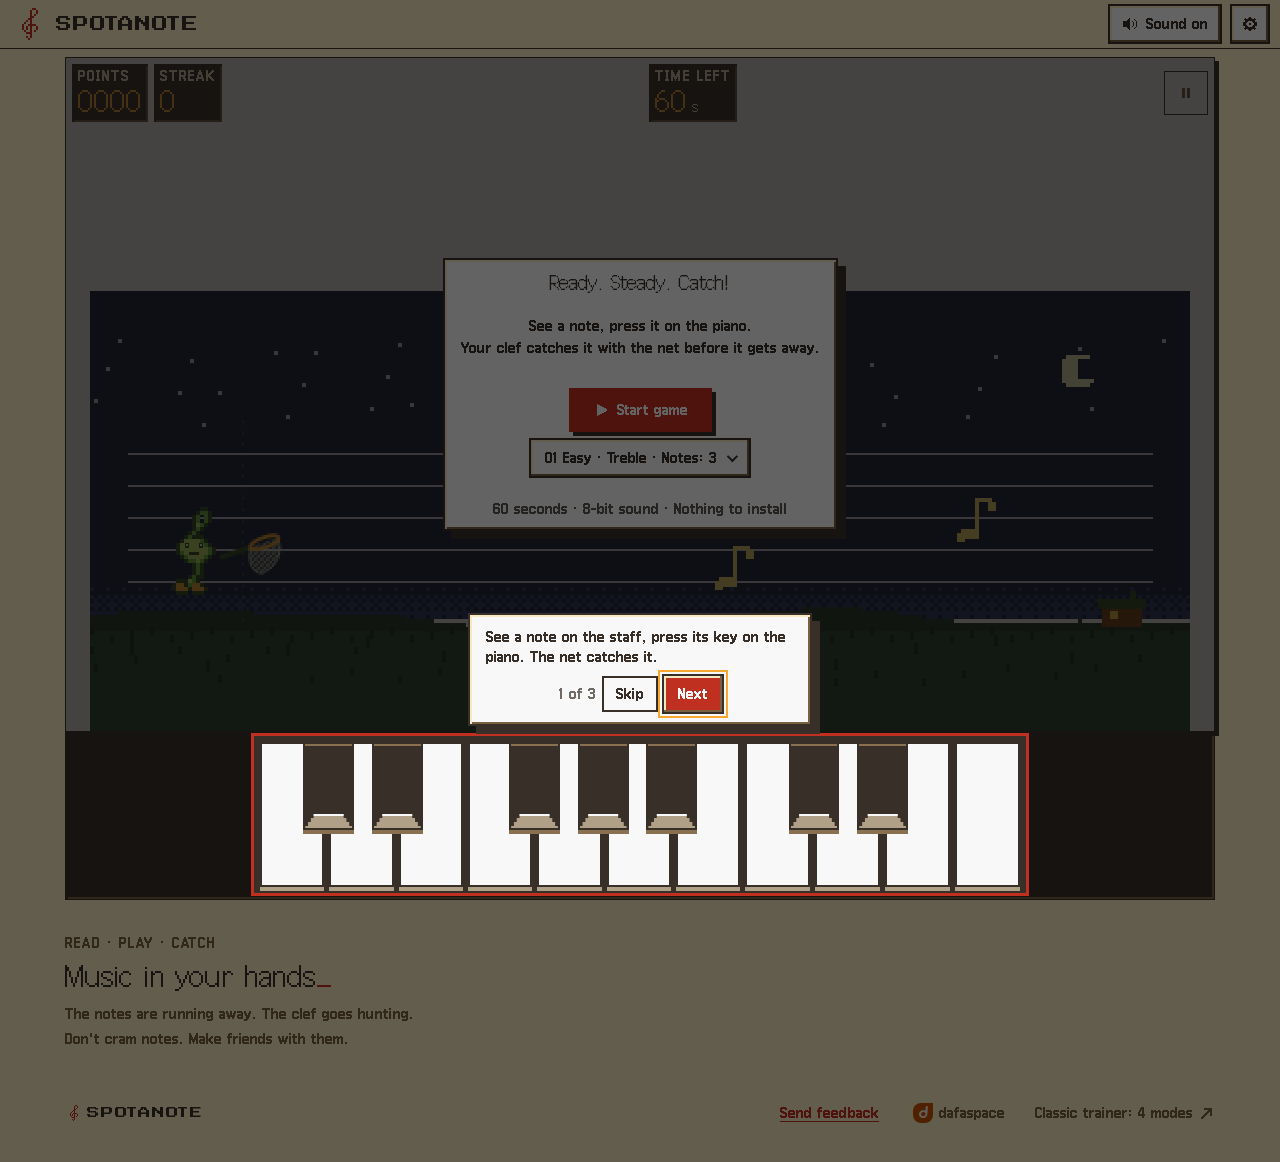
==== index.html @ 2ed9270b "Spotanote 0.1.0 from 991cf60" ====
<!doctype html><html lang="en"><head><meta charset="utf-8"><meta name="viewport" content="width=device-width,initial-scale=1"><meta name="theme-color" content="#101c1b"><title>Spotanote - a pixel music hunt</title><meta name="description" content="Spotanote is a free 8-bit note reading game: a pixel clef with a butterfly net catches notes as they fly across the staff. Treble and bass clef, piano, MIDI keyboard, 13 languages. Nothing to install."><meta property="og:title" content="Spotanote - a pixel music hunt"><meta property="og:description" content="Spotanote is a free 8-bit note reading game: a pixel clef with a butterfly net catches notes as they fly across the staff. Treble and bass clef, piano, MIDI keyboard, 13 languages. Nothing to install."><meta property="og:url" content="https://spotanote.com/"><meta property="og:type" content="website"><link rel="canonical" href="https://spotanote.com/"><link rel="icon" href="favicon-32.png?v=ea6790b288" sizes="32x32" type="image/png"><link rel="icon" href="icon-192.png?v=2d5dbc2748" sizes="192x192" type="image/png"><link rel="apple-touch-icon" href="apple-touch-icon.png?v=61e0ef1d09"><meta property="og:image" content="https://spotanote.com/icon-512.png"><link rel="stylesheet" href="catcher.css?v=437245ff2b"></head><body><header><a class="brand" href="./" dir="ltr" aria-label="Spotanote"><i data-ic="clef"></i> <span class="logo-word">SPOTANOTE</span></a><nav><button id="statsBtn" class="px" data-i18n="nav_stats">Statistics</button><a class="px" href="trainer.html"><span data-i18n="nav_trainer">Trainer</span><i data-ic="out"></i></a><button id="sound" class="px" aria-pressed="true"><i id="soundIc" data-ic="sound"></i><span id="soundLabel">Sound on</span></button><button id="optionsBtn" class="px icon-only" data-i18n-aria="options" aria-label="Options" aria-haspopup="dialog"><i data-ic="gear"></i></button></nav></header><main>
<section class="arcade" data-i18n-aria="aria_field" aria-label="Game field"><div class="hud"><div class="well-cell"><small data-i18n="hud_points">POINTS</small><b id="score">0000</b><em id="mult" data-tier="1">×1</em></div><div class="well-cell"><small data-i18n="hud_streak">STREAK</small><b id="combo">0</b></div><div class="well-cell time"><small data-i18n="hud_left">TIME LEFT</small><b id="time">60<span>s</span></b></div><button id="pause" class="px icon-only" disabled data-i18n-aria="aria_pause" aria-label="Pause"><i data-ic="pause"></i></button></div>
<div class="stage"><canvas id="field" dir="ltr" width="1100" height="360" data-i18n-aria="aria_canvas" aria-label="Notes move right to left across the staff. Use the piano keys below the field."></canvas><div id="overlay"><div class="dlg"><h2 id="overlayTitle">Ready. Steady. Catch!</h2><div id="resultCells" class="res-cells" hidden></div><p id="overlayText">See a note, press it on the piano.</p><button id="start" class="px primary"><i data-ic="play"></i><span id="startLabel">Start game</span></button><button id="nextBtn" class="px" hidden><span id="nextLabel">Next</span><i data-ic="play"></i></button><button id="modeBtn" class="px mode" aria-haspopup="dialog"><span id="modeSummary">01 Easy · Treble · 3</span><span class="chev" aria-hidden="true"></span></button><button id="overStats" class="px" hidden data-i18n="nav_stats">Statistics</button><button id="restartBtn" class="px" hidden data-i18n="new_round">New round</button><button id="pauseOptions" class="px" hidden data-i18n="options">Options</button><a class="feedback px quiet" id="feedbackRound" href="mailto:hello@dafaspace.com" hidden data-i18n="feedback_round">Send feedback on this round</a><small id="overlayHint">60 seconds · 8-bit sound · Nothing to install</small></div></div><span class="scene-message" id="message" aria-live="polite" data-i18n="msg_first">Your first catch is close</span></div>
<div class="field-footer"><span><span id="levelDesc">C4 G4 C5</span></span></div></section>
<section class="instrument"><div class="instrument-top"><span class="legend"><span class="keyboard-tip" id="keyTip"></span></span></div><div id="piano" dir="ltr" data-i18n-aria="aria_piano" aria-label="Piano keyboard"></div></section>

<section class="about"><p class="eyebrow" data-i18n="eyebrow">READ · PLAY · CATCH</p><h1><span data-i18n="h1">Music in your hands</span><span class="cursor">_</span></h1><p data-i18n="lead">The notes are running away. The clef goes hunting.</p><p data-i18n="footer_tag">Don't cram notes. Make friends with them.</p></section>
<footer><span dir="ltr"><i data-ic="clef"></i> <span class="logo-word">SPOTANOTE</span></span><a class="feedback" href="mailto:hello@dafaspace.com" data-i18n="feedback">Send feedback</a><a class="maker" href="https://dafaspace.com" rel="noopener"><img src="dafaspace-mark.svg?v=88e38597bd" width="20" height="20" alt=""><span>dafaspace</span></a><a href="trainer.html"><span data-i18n="footer_trainer">Classic trainer: 4 modes</span><i data-ic="out"></i></a></footer>
<div id="options" class="sheet" hidden><div class="sheet-card" role="dialog" aria-modal="true" aria-labelledby="optionsTitle"><div class="sheet-head"><h2 id="optionsTitle" data-i18n="options">Options</h2><button id="closeOptions" class="px icon-only" data-i18n-aria="close" aria-label="Close"><i data-ic="close"></i></button></div><h3 class="sheet-cap" data-i18n="what_to_play">What to play</h3><div id="modePanel" class="mode-panel" role="group" data-i18n-aria="what_to_play" aria-label="What to play"><div class="level-select" role="group" data-i18n-aria="aria_level" aria-label="Difficulty"><button class="px active" data-level="0" data-i18n="lvl0">01 Easy</button><button class="px" data-level="1" data-i18n="lvl1">02 Medium</button><button class="px" data-level="2" data-i18n="lvl2">03 Hard</button></div><div class="level-select clef-select" role="group" data-i18n-aria="aria_clef" aria-label="Clef"><button class="px active" data-clef="treble" data-i18n="clef_treble">Treble</button><button class="px" data-clef="bass" data-i18n="clef_bass">Bass</button></div><div class="level-select stage-select" role="group" data-i18n-aria="stage_cap" aria-label="Notes"><span class="group-cap" data-i18n="stage_cap">Notes</span><button class="px" data-stage="0">3</button><button class="px" data-stage="1">5</button><button class="px" data-stage="2">8</button><button class="px" data-stage="3">11</button><button class="px" data-stage="4" data-i18n="stage_weak">Weak</button></div><label class="field-label"><span data-i18n="piece_label">Melody</span><select id="pieceSel"></select></label></div><p class="sheet-note" data-i18n="options_note">Changes apply at once.</p><div class="sheet-grid"><label class="field-label"><span data-i18n="lang_label">Language</span><select id="langSel"></select></label><label class="field-label"><span data-i18n="notes_label">Note names</span><select id="notesSel"></select></label><label class="field-label"><span data-i18n="theme_label">Theme</span><select id="themeSel"></select></label><label class="field-label"><span data-i18n="sound_style">Sound</span><select id="styleSel"></select></label><label class="field-label"><span data-i18n="drums">Drums</span><select id="drumsSel"></select></label><label class="field-label"><span class="vol-cap"><span data-i18n="drums_vol">Drums volume</span><b id="drumsVolVal" aria-hidden="true">5</b></span><input id="drumsVol" class="vol" type="range" min="0" max="10" step="1" value="5"></label></div><div class="sheet-row"><button id="namesBtn" class="switch" role="switch" aria-checked="false"><span class="sw" aria-hidden="true"></span><span data-i18n="notes_label">Note names</span></button><button id="lettersBtn" class="switch" role="switch" aria-checked="false"><span class="sw" aria-hidden="true"></span><span data-i18n="key_letters">Key letters</span></button><button id="vibeBtn" class="switch" role="switch" aria-checked="true" hidden><span class="sw" aria-hidden="true"></span><span data-i18n="vibration">Vibration</span></button><button id="answerBtn" class="switch" role="switch" aria-checked="true"><span class="sw" aria-hidden="true"></span><span data-i18n="answer_sound">Right note after a mistake</span></button><button id="accompBtn" class="switch" role="switch" aria-checked="true"><span class="sw" aria-hidden="true"></span><span data-i18n="accomp">Melody accompaniment</span></button></div><div class="sheet-row sheet-links"><button id="sheetStats" class="px" data-i18n="nav_stats">Statistics</button><button id="tourAgain" class="px" data-i18n="tour_again">Show tips again</button><a class="px" href="trainer.html"><span data-i18n="nav_trainer">Trainer</span><i data-ic="out"></i></a></div><button id="midiBtn" class="px" hidden data-i18n="midi_connect">Connect MIDI keyboard</button><div class="sheet-keys"><h3 data-i18n="keyboard">Keyboard</h3><span id="keysHelp">↑ ↓ - choose pitch · Space - swing · Esc - pause</span></div></div></div>
<div id="stats" class="sheet" hidden><div id="statsPanel" class="sheet-card" role="dialog" aria-modal="true" aria-labelledby="statsTitle"><div class="stats-head sheet-head"><div><p class="eyebrow" data-i18n="stats_eyebrow">YOUR MUSIC TRAIL</p><h2 id="statsTitle" data-i18n="stats_h">What landed in the net</h2></div><button id="closeStats" class="px"><span data-i18n="close">Close</span><i data-ic="close"></i></button></div><div id="totals"></div><div id="statRows"></div><p class="stat-note" data-i18n="stats_note">Note accuracy = caught / (caught + wrong presses + missed). A wrong press counts against the nearest flying note. Data is stored in this browser.</p><button id="resetStats" class="px" data-i18n="reset">Reset game statistics</button></div></div></main><script src="i18n.js?v=e2990761e8"></script><script src="themes.js?v=4bda4a9b35"></script><script src="icons.js?v=b9b70e81aa"></script><script src="sound.js?v=4ace753041"></script><script src="drums.js?v=2f48f5da6f"></script><script src="music.js?v=d1f9d01af2"></script><script src="press.js?v=cfa305d181"></script><script src="pxselect.js?v=b3a0856ee3"></script><script src="catcher.js?v=13ef5783a1"></script><script src="tour.js?v=94d412afa2"></script></body></html>
---- catcher.css ----
@import url('fonts/fonts.css?v=624dc63239');
:root{
  /* Spotanote's palette: the single source for every colour in the HTML interface (the canvas art keeps its own in catcher.js). Contrast on --bg measured by _Tastebook, 3 Nov 2026: text 14.5:1, muted 6.2:1, lime 14.1:1, orange 9.7:1. */
  --bg:#101c1b;--panel:#182725;--panel-2:#1c2b26;--well:#15221f;--raised:#2a3b30;--track:#2c4031;
  --line:#32423b;--line-strong:#43503b;
  --text:#e8edcf;--text-soft:#c2ccb2;--muted:#8d9e8d;
  --lime:#d2f478;--lime-hover:#e3ff9e;--lime-ink:#203019;--lime-shadow:#688443;--lime-deep:#7d9e4f;--orange:#f7b36b;
  --key-white:#e6e7d2;--key-white-edge:#a6b098;--key-ink:#38412f;--key-black:#17231e;--key-black-ink:#94a386;--key-black-edge:#09140e;--key-black-front:#34443a;--key-black-lip:#55695a;
  --veil:#102019b8;--well-ink:#c2ccb2;--well-val:#d2f478;--outline:#040908;--display:'Spotanote Start','Galmuri11','Noto Sans Georgian','Noto Sans Hebrew','Noto Sans Arabic',monospace;--well-deep:#0b1412;--well-shadow:#040908;--well-light:#26352e;--shadow:#0002;
}
/* House button rule (root CLAUDE.md, "Buttons"): height from padding, the letters centred rather than the line box. */
button{display:inline-flex;align-items:center;justify-content:center;font:inherit;line-height:1;padding:.6em 1.1em;box-sizing:border-box;-webkit-appearance:none;appearance:none;text-box:trim-both cap alphabetic;position:relative}
/* Tap floor: every control answers a 44x44 touch even when it is drawn smaller. Piano keys are left out: a black key widened this way would take taps meant for the white keys beside it. */
button:not(.key)::after,nav a::after{content:'';position:absolute;left:50%;top:50%;width:max(100%,44px);height:max(100%,44px);transform:translate(-50%,-50%)}
nav a{position:relative;display:inline-flex;align-items:center}
/* Icons: drawn at whole pixels (16 or 32) so the pixel grid stays sharp. */
i[data-ic]{display:inline-flex;flex:none;line-height:0}.ic{display:block;width:16px;height:16px}
button,nav a,footer a,footer>span,.field-footer>span>span{gap:.5em}.field-footer>span>span{display:inline-flex;align-items:center}footer a,footer>span{display:inline-flex;align-items:center}footer>span .ic{color:var(--lime)}
*{box-sizing:border-box}body{margin:0;background:var(--bg);color:var(--text);font-family:'Galmuri11','Noto Sans Georgian','Noto Sans Hebrew','Noto Sans Arabic',sans-serif;font-size:12px;font-synthesis:none;-webkit-font-smoothing:none}button{font:inherit;cursor:pointer;color:inherit}a{color:inherit;text-decoration:none}button:focus-visible,a:focus-visible{outline:3px solid var(--orange);outline-offset:4px}header{padding:23px 5%;border-bottom:1px solid var(--line);display:flex;justify-content:space-between;align-items:center}.brand{font-size:16px;font-weight:800;letter-spacing:1px;display:flex;align-items:center;gap:12px;font-family:var(--display);font-weight:400}.brand .ic{width:32px;height:32px;color:var(--lime)}.brand small{font-size:12px;font-weight:400;color:var(--muted);letter-spacing:1px;margin-inline-start:10px}nav{display:flex;align-items:center;gap:24px;font-size:12px}nav button{border:0;background:none}#sound{padding:9px 12px;border:1px solid var(--line);color:var(--lime)}main{max-width:1220px;margin:auto;padding:38px 35px 0}.intro{display:flex;align-items:center;justify-content:space-between;gap:20px;margin-bottom:28px}.eyebrow{font-size:12px;letter-spacing:2px;color:var(--lime);font-weight:600;margin:0 0 14px}h1{font-size:24px;margin:0;font-weight:600;font-family:var(--display);font-weight:400}h1>.cursor{color:var(--lime)}.prefs{display:flex;gap:10px;flex-wrap:wrap}.prefs label{display:flex;align-items:center;gap:6px;font-size:12px;color:var(--muted)}#midiBtn{min-height:44px;padding:0 12px;background:none;border:1px solid var(--line);color:var(--lime);font-size:12px}#midiBtn.on{border-color:var(--lime)}.prefs select{min-height:44px;background:var(--well);color:var(--text);border:1px solid var(--line);font:inherit;font-size:12px;padding:0 8px}.intro p:not(.eyebrow){font-size:12px;color:var(--muted);margin:12px 0 0}.level-select{display:flex;border:1px solid var(--line);padding:4px;background:var(--well)}.stage-select.muted button:not(.active),.stage-select.muted .group-cap{color:var(--muted);box-shadow:none}.group-cap{align-self:center;padding:0 8px 0 6px;font-size:12px;letter-spacing:1px;color:var(--muted);text-transform:uppercase}.controls{display:flex;flex-direction:column;align-items:flex-end;gap:8px}.level-select button{min-height:44px;min-width:44px;padding:0 13px;background:none;border:0;font-size:12px;color:var(--muted)}.level-select .active{background:var(--lime);color:var(--lime-ink)}.level-select button:disabled{cursor:default}.arcade{border:1px solid var(--line-strong);box-shadow:4px 4px 0 var(--outline)}.hud{display:flex;gap:45px;padding:19px 27px;background:var(--panel-2);border-bottom:1px solid var(--line-strong);align-items:center}.hud>div{min-width:80px}.hud small{display:block;font-size:12px;letter-spacing:1.5px;color:var(--muted);margin-bottom:9px}.hud b{font-family:var(--display);font-size:24px;font-weight:400;color:var(--lime)}.hud #combo{color:var(--orange)}.hud #accuracy{color:var(--text)}.hud .time{margin-inline-start:auto}.hud .time b{color:var(--text)}.time b span{font:12px 'Galmuri11','Noto Sans Georgian','Noto Sans Hebrew','Noto Sans Arabic',sans-serif;margin-inline-start:5px;color:var(--muted)}#pause{background:var(--raised);border:1px solid var(--line-strong);padding:11px 13px}#pause:disabled{color:var(--muted);box-shadow:none;cursor:default}.stage{position:relative;background:var(--well);overflow:hidden}canvas{display:block;width:100%;image-rendering:pixelated}#overlay{position:absolute;inset:0;display:flex;align-items:center;justify-content:center;flex-direction:column;text-align:center;background:var(--veil);z-index:2;padding:20px}.tag{font-size:12px;letter-spacing:2px;color:var(--orange);margin-bottom:20px}#overlay h2{font-size:16px;font-weight:500;margin:0 0 12px;font-family:var(--display);font-weight:400}#overlay p{white-space:pre-line;font-size:12px;color:var(--text-soft);line-height:1.8;margin:0 0 21px}#start{background:var(--lime);color:var(--lime-ink);border:0;padding:16px 28px;box-shadow:4px 4px 0 var(--lime-shadow);font-weight:600;font-size:12px}#start:hover{background:var(--lime-hover)}#overlayHint{color:var(--muted);font-size:12px;margin-top:18px}.scene-label,.scene-message{position:absolute;bottom:18px;font-size:12px;letter-spacing:1px;color:var(--muted);pointer-events:none}.scene-label{left:22px}.scene-message{right:22px;color:var(--lime)}.field-footer{display:flex;justify-content:space-between;padding:13px 23px;background:var(--panel-2);font-size:12px;color:var(--muted)}.field-footer>span{display:flex;align-items:center;gap:8px}.field-footer i{width:5px;height:5px;background:var(--lime)}.instrument{padding:26px 26px 17px;background:var(--panel);border:1px solid var(--line);border-top:0}.instrument-top{display:flex;justify-content:space-between;align-items:center;margin-bottom:20px}.instrument .eyebrow{font-size:12px}h3{font-size:12px;font-weight:400;margin:9px 0 0;color:var(--text-soft)}.keyboard-tip{color:var(--muted);font-size:12px}#piano{height:145px;position:relative;display:flex;gap:5px;max-width:760px;margin:0 auto}.octave{position:relative;display:flex;gap:5px;min-width:0}.feedback{display:inline-flex;align-items:center;min-height:44px;padding:0 4px;color:var(--lime);text-decoration:underline;text-underline-offset:3px}#feedbackRound{margin-top:6px;font-size:12px}.key{touch-action:manipulation;border:0;position:relative;display:flex;flex-direction:column;align-items:center;justify-content:flex-end;padding:0 0 14px}.key.white{flex:1;background:var(--key-white);color:var(--key-ink);box-shadow:0 5px 0 var(--key-white-edge);border-radius:0 0 3px 3px}.key.white.pressed{background:var(--lime);transform:translateY(3px);box-shadow:0 2px 0 var(--lime-shadow)}.key.black{position:absolute;top:0;height:88px;width:5.45%;background:var(--key-black);color:var(--key-black-ink);z-index:1;border:1px solid var(--line-strong);box-shadow:0 4px 0 var(--key-black-edge)}.key.black.pressed{background:var(--lime-deep);transform:translateY(2px)}.key .note-name{font-size:12px;font-weight:600}.key .binding{font-size:12px;margin-top:7px;opacity:.5}.key.black .note-name{font-size:12px}.key.black .binding{font-size:12px}.below{display:flex;justify-content:space-between;gap:15px;margin-top:22px;color:var(--muted);font-size:12px;line-height:1.7}.below b{color:var(--lime);margin-inline-start:7px}footer{display:flex;align-items:center;gap:30px;padding:27px 0;color:var(--muted);font-size:12px}footer>span{font-size:12px;font-weight:600;letter-spacing:1px;color:var(--text)}footer a.feedback{margin-inline-start:auto}footer a.feedback+a{margin-inline-start:0}
/* The maker's mark (copied from _Tastebook/logo/assets/mark-leaf.svg): credits only, never in the game itself. */
.maker{min-height:44px;color:var(--muted)}.maker img{display:block}#statsPanel{margin-top:25px;border:1px solid var(--line);padding:25px;background:var(--panel)}.stats-head{display:flex;align-items:center;justify-content:space-between}.stats-head h2{font-size:16px;font-weight:500;font-family:var(--display);font-weight:400}#statsPanel button{border:1px solid var(--line);background:none;padding:10px 14px;font-size:12px}#totals{display:flex;gap:40px;padding:24px 0;font-size:12px;color:var(--muted)}#totals b{color:var(--lime);font-size:16px;margin-inline-end:8px;font-family:var(--display);font-weight:400}.stat-row{display:grid;grid-template-columns:110px 1fr 55px 170px;gap:20px;align-items:center;padding:14px 0;border-bottom:1px solid var(--line);font-size:12px}.bar{height:6px;background:var(--track)}.bar i{display:block;height:100%;background:var(--lime)}.stat-row small,.stat-note{color:var(--muted);font-size:12px;line-height:1.8}.stat-note{margin:22px 0}[hidden]{display:none!important}@media(max-width:800px){header{padding:14px 18px}.brand{font-size:16px;gap:7px}.brand small{display:none}nav{gap:10px;font-size:12px}#sound{padding:8px}main{padding:25px 14px 0}.intro{display:block}h1{font-size:16px}.level-select{display:inline-flex}.controls{align-items:flex-start;margin-top:22px}.hud{gap:12px;padding:14px}.hud>div{min-width:48px}.hud small{font-size:12px}.hud b{font-size:16px}.hud .time{margin-inline-start:auto}#overlay h2{font-size:16px}#overlay p{font-size:12px}.tag{font-size:12px}.scene-label{display:none}.scene-message{font-size:12px;bottom:12px}.field-footer{padding:12px;font-size:12px}.field-footer>span:last-child{display:none}.arcade,.instrument{margin-inline-start:-14px;margin-inline-end:-14px;border-inline-start:0;border-inline-end:0}.instrument{padding:16px 3px 15px}.instrument-top{display:none}#piano{height:132px;gap:2px}.octave{gap:2px}.key{padding-bottom:10px}.key.black{height:80px}.key .note-name{font-size:12px}.below{font-size:12px;display:block}.below>span{display:block;margin-top:8px}footer{gap:10px;flex-wrap:wrap;font-size:12px}footer p{display:none}.stat-row{grid-template-columns:65px 1fr 40px;gap:10px}.stat-row small{grid-column:1/-1}#totals{gap:15px;flex-wrap:wrap}#totals b{font-size:16px}#statsPanel{padding:18px}.stats-head h2{font-size:16px}}

@media(max-width:800px){.key .note-name{font-size:12px}.key.black .note-name{font-size:12px}.key .binding{font-size:12px}}
@media(hover:none) and (pointer:coarse){.key .binding,.below>span:first-child{display:none}}
/* Galmuri11 and Press Start 2P are wider than Golos was: let the header and the selects wrap instead of pushing the page sideways. */
header{flex-wrap:wrap;row-gap:12px}nav{flex-wrap:wrap;row-gap:4px}.prefs label{flex-wrap:wrap;max-width:100%}.prefs select{max-width:100%;min-width:0}#overlay h2,.stats-head h2,h1{line-height:1.5}
/* Press Start 2P has no Hebrew or Arabic, only its square Latin dots and marks: in right-to-left headings they land mid-line, so those headings use the script's own face. */
html[dir=rtl] h1,html[dir=rtl] #overlay h2,html[dir=rtl] .stats-head h2{font-family:'Noto Sans Hebrew','Noto Sans Arabic',sans-serif;font-weight:700}
/* A black key is about 30px wide on a phone: the sharp goes under the name so 12px pixel type still fits. */
.key.black .note-name{line-height:1.15;text-align:center}

/* Captions in pixel wells (Dafa, 10 Nov 2026): every small label sits in a recessed box, lit from the top left like the 8-bit panels, in the pixel font at its native 12px, without extra tracking that would break the pixel grid. Key names are keycaps raised inside the well. Measured contrast: --text-soft on --well-deep 11.2:1, keycap text on --raised 9.9:1. */
.keyboard-tip,.below>span,.field-footer>span,#overlayHint,.scene-label,.scene-message{display:inline-flex;align-items:center;flex-wrap:wrap;gap:6px 10px;padding:7px 10px;background:var(--well-deep);color:var(--well-ink);box-shadow:inset 2px 2px 0 var(--well-shadow),inset -2px -2px 0 var(--well-light);line-height:1.25;letter-spacing:0;font-size:12px}
.scene-label,.scene-message{bottom:12px}.scene-message{color:var(--lime)}
.hint{display:inline-flex;align-items:center;gap:6px;flex-wrap:wrap}.caps{display:inline-flex;gap:3px;flex-wrap:wrap;direction:ltr;unicode-bidi:isolate}
.kc{display:inline-flex;align-items:center;justify-content:center;min-width:20px;padding:4px 5px;background:var(--raised);color:var(--text);font-weight:400;box-shadow:inset 0 -2px 0 var(--well-shadow);line-height:1;text-box:trim-both cap alphabetic}
.instrument-top{gap:12px;flex-wrap:wrap}.keyboard-tip{max-width:100%}
.below{align-items:flex-start;flex-wrap:wrap}.below>span{max-width:100%}
.field-footer{gap:8px;flex-wrap:wrap;align-items:center}
.eyebrow,.tag,.hud small,.group-cap{letter-spacing:1px}.hud small{color:var(--text-soft)}
@media(hover:none) and (pointer:coarse){.keyboard-tip{display:none}}

/* A tiny piano key before each group (Dafa, 11 Nov): the picture says white or black faster than the word, which stays beside it. Drawn in the piano's own colours. */
.pk{display:inline-block;flex:none;width:10px;height:18px;background:var(--key-white);box-shadow:inset 0 -3px 0 var(--key-white-edge)}.pk.black{width:8px;height:14px;align-self:flex-start;margin-top:2px;background:var(--key-black);box-shadow:inset 0 0 0 1px var(--key-black-ink)}
.keyboard-tip .hint+.hint{margin-inline-start:10px}

/* Multiplier beside the points: its colour climbs with the tier, like the pop-ups. */
#mult{font:16px var(--display);font-style:normal;margin-inline-start:8px;color:var(--muted)}#mult[data-tier="2"]{color:var(--orange)}#mult[data-tier="3"]{color:var(--well-val)}#mult[data-tier="4"]{color:var(--well-val);animation:multglow .5s steps(2) infinite}@keyframes multglow{50%{color:var(--text)}}@media(prefers-reduced-motion:reduce){#mult{animation:none!important}}

/* Black keys get the front face a real key shows (Dafa, 11 Nov): the top surface, then a sloped front drawn as a trapezoid, narrow where it meets the top and full width at the bottom, with a light lip along its upper edge. Pressed, the front shrinks as the key goes down. The legend's little key draws the same shape. */
.key.black{box-shadow:0 4px 0 var(--key-black-edge)}
.key.black::after{content:'';position:absolute;left:0;right:0;bottom:0;height:14px;background:var(--key-black-front);clip-path:polygon(18% 0,82% 0,100% 100%,0 100%);box-shadow:inset 0 2px 0 var(--key-black-lip);pointer-events:none}
.key.black.pressed{box-shadow:0 1px 0 var(--key-black-edge)}.key.black.pressed::after{height:6px;background:var(--lime-shadow);box-shadow:inset 0 2px 0 var(--lime)}
.key.black .note-name,.key.black .binding{position:relative;z-index:1}.key.black{padding-bottom:18px}
.pk.black{position:relative;box-shadow:inset 0 0 0 1px var(--key-black-ink)}.pk.black::after{content:'';position:absolute;left:0;right:0;bottom:0;height:5px;background:var(--key-black-lip);clip-path:polygon(25% 0,75% 0,100% 100%,0 100%)}

/* The piano in true pixel style (Dafa, 11 Nov): square corners, a 2 px dark outline like the sprites, a 2 px light bevel on top, a two-step pixel edge at the bottom, and the black keys' trapezoid front cut in stair steps instead of a smooth diagonal. */
.key.white{border-radius:0;box-shadow:inset 0 0 0 2px var(--outline),inset 0 4px 0 var(--key-white),0 4px 0 var(--key-white-edge),0 6px 0 var(--outline)}
.key.white.pressed{box-shadow:inset 0 0 0 2px var(--outline),inset 0 4px 0 var(--lime-hover),0 2px 0 var(--lime-shadow)}
.key.black{border:0;box-shadow:inset 0 0 0 2px var(--outline),inset 0 4px 0 var(--key-black-edge),0 4px 0 var(--key-black-edge)}
.key.black.pressed{box-shadow:inset 0 0 0 2px var(--outline),inset 0 4px 0 var(--lime),0 1px 0 var(--key-black-edge)}
.key.black::after{left:2px;right:2px;bottom:2px;clip-path:polygon(18% 0,82% 0,82% 4px,88% 4px,88% 8px,94% 8px,94% 12px,100% 12px,100% 100%,0 100%,0 12px,6% 12px,6% 8px,12% 8px,12% 4px,18% 4px);box-shadow:inset 0 2px 0 var(--key-black-lip)}
.key.black.pressed::after{clip-path:none}
.pk{box-shadow:inset 0 0 0 1px var(--outline),inset 0 -3px 0 var(--key-white-edge)}
.pk.black::after{clip-path:polygon(25% 0,75% 0,75% 2px,100% 2px,100% 100%,0 100%,0 2px,25% 2px)}

/* Key letters: hidden on the piano unless the switch beside the legend is on. The switch is a pixel track with a knob, in a well like the captions. */
.key .binding{display:none}.letters-on .key .binding{display:block}
.legend{display:inline-flex;align-items:center;gap:10px;flex-wrap:wrap;justify-content:flex-end}
@media(hover:none) and (pointer:coarse){.keyboard-tip,#lettersBtn,.letters-on .key .binding{display:none}}

/* Note names off: the keys stay plain. Black-key names sit on one line with their sharp, centred, never wider than the key. */
.names-off .key .note-name{display:none}
.key.black .note-name{white-space:nowrap}
.key.black .note-name.vert{line-height:1}.key.black:has(.vert){padding-bottom:14px}

/* Switches in 8-bit style (Dafa, 11 Nov): a recessed track with a 2 px outline, a raised knob with a light top-left bevel and a dark bottom-right one: off is a dim knob on the left over a dark track, on slides it right over a lime track (the lamp dot was dropped, Dafa 11 Nov). The knob moves in one step, as an 8-bit switch would. */
.switch{gap:10px;background:none;border:0;color:var(--text-soft);padding:6px 4px}
.sw{position:relative;display:inline-block;flex:none;width:40px;height:20px;background:var(--well-deep);box-shadow:inset 0 0 0 2px var(--well-shadow),inset 2px 2px 0 2px var(--well-shadow),inset -2px -2px 0 2px var(--well-light)}
.sw::before{content:'';position:absolute;top:4px;left:4px;width:14px;height:12px;background:var(--muted);box-shadow:inset 2px 2px 0 var(--panel),inset -2px -2px 0 var(--outline)}
.switch[aria-checked="true"] .sw{background:var(--lime-deep)}
.switch[aria-checked="true"] .sw::before{left:22px;background:var(--lime);box-shadow:inset 2px 2px 0 var(--panel),inset -2px -2px 0 var(--lime-shadow)}
.switch:hover .sw::before{filter:brightness(1.1)}
/* On a phone the instrument header stays hidden, but the note-names switch is shown on its own row above the piano. */
@media(max-width:800px){.instrument-top{display:flex;justify-content:flex-end;margin-bottom:8px}.instrument-top>div{display:none}#mult{font-size:12px;margin-inline-start:4px}.hud>div{min-width:56px}}
/* The multiplier shows only from x2: at x1 it is noise, and on a phone "×1" beside a streak of 0 read as "×10". */
#mult[data-tier="1"]{display:none}
.switch{white-space:nowrap}

/* The round's notes on a tiny pixel staff beside their names. */
#levelDesc{display:inline-flex;align-items:center;gap:10px;flex-wrap:wrap}.mini-staff{display:block;flex:none;image-rendering:pixelated}

/* Hint: the note names under a pixel mosaic (4 px blocks in the field's greens) with the word Hint; tapped, the mosaic steps aside for four seconds. */
.hidden-names{position:relative;display:inline-flex;align-items:center}
.censor{position:absolute;inset:-4px -6px;padding:0 8px;border:0;color:var(--text);font-size:12px;background-color:var(--panel);background-image:repeating-conic-gradient(var(--muted) 0 25%,var(--well-deep) 0 50%);background-size:8px 8px;box-shadow:inset 0 0 0 2px var(--well-shadow);text-shadow:0 0 0 var(--outline),1px 1px 0 var(--well-shadow),-1px -1px 0 var(--well-shadow),1px -1px 0 var(--well-shadow),-1px 1px 0 var(--well-shadow)}
.hidden-names.shown .censor{visibility:hidden}
.hidden-names .names{min-width:60px}

/* Family rules from Tastebook (11 Nov 2026): no tap flash anywhere, including the field canvas; no text selection or iOS callout on a long press of a key or the field. Disabled controls go flat with muted ink instead of fading their content. The overlay has no blur and the field no soft shadow: a hard 4 px drop instead. */
html{-webkit-tap-highlight-color:transparent}
button,canvas{-webkit-user-select:none;user-select:none;-webkit-touch-callout:none}
/* Pressed state from Cinemail (root CLAUDE.md, "Taps"), set by web/press.js. Pixel buttons keep their 2 px press below, since a 0.95 scale would put their edges between pixels; piano keys light themselves. */
.is-pressed{transition:transform 90ms ease-out,filter 90ms ease-out}
button:not(.px):not(.key).is-pressed{transform:scale(.95)}
.pxsel-list li.is-pressed{filter:brightness(1.18)}
@media(prefers-reduced-motion:reduce){.is-pressed{transition:filter 90ms ease-out;transform:none!important}}
/* The chip is still loading when a key is tapped: the key shows a blinking pixel mark instead of a wrong sound (root CLAUDE.md, "Taps": wait, never a fallback). */
.key.wait::before{content:'';position:absolute;top:8px;left:50%;width:4px;height:4px;margin-left:-2px;background:currentColor;animation:wait .4s steps(2) infinite}
@keyframes wait{50%{opacity:0}}

/* The start, pause and results card sits on a dark veil taken from the theme's HUD colour, so its text uses the HUD ink in every theme. */
#overlay{color:var(--well-ink)}#overlay h2,#overlay p,#overlayTitle,#overlayText{color:var(--well-ink)}#overlay .tag{color:var(--orange)}
/* ===== Layout rebuild (design audit, 11 Nov 2026) ===== */
/* Raised controls, five states (Tastebook): normal raised with light top-left and dark bottom-right, hover only where a mouse exists, pressed inverts and moves one unit down-right (never a scale),
   keyboard focus is a 2 px ring on the grid, disabled is flat with muted ink. The class is-pressed is set on pointerdown because iOS fires :active unreliably. */
.px{position:relative;display:inline-flex;align-items:center;justify-content:center;gap:8px;min-height:36px;padding:10px 14px;border:0;background:var(--panel);color:var(--text);font:inherit;font-size:12px;cursor:pointer;
 box-shadow:0 0 0 2px var(--outline),inset -2px -2px 0 var(--muted),inset 2px 2px 0 var(--bg)}
@media(hover:hover){.px:hover:not(:disabled){filter:brightness(1.06)}}
.px:active:not(:disabled),.px.is-pressed:not(:disabled){transform:translate(2px,2px);box-shadow:0 0 0 2px var(--outline),inset 2px 2px 0 var(--muted),inset -2px -2px 0 var(--bg)}
.px:focus-visible{outline:2px solid var(--orange);outline-offset:4px}
.px:disabled{box-shadow:0 0 0 2px var(--muted);color:var(--muted);cursor:default;transform:none}
.px.primary,.px.active{background:var(--lime);color:var(--lime-ink)}
.px.active{box-shadow:0 0 0 2px var(--outline),inset 2px 2px 0 var(--outline)}
.px.icon-only{padding:10px;min-width:36px}
@media(prefers-reduced-motion:reduce){.px:active,.px.is-pressed{transform:none}}
/* Header: brand on the left; Statistics, Trainer, Sound and the gear as raised buttons. */
header nav{gap:12px}header nav .px{font-size:12px}#sound{border:0;color:var(--text)}
/* HUD: each value in a recessed well, LCD-like; accuracy lives in the results now. */
.hud{background:var(--panel);gap:10px;padding:12px}
.well-cell{background:var(--well-deep);color:var(--well-ink);box-shadow:inset 2px 2px 0 var(--well-shadow),inset -2px -2px 0 var(--well-light);padding:8px 12px;min-width:96px}
.well-cell small{color:var(--well-ink);margin-bottom:6px}.hud .well-cell b{color:var(--well-val)}.hud .time b span{color:var(--well-ink)}
.hud #combo{color:var(--orange)}
/* Start screen: Start, then the raised summary line that opens "what to play". */
#overlay{gap:10px}#overlay .px.primary{padding:14px 24px;font-weight:700}
.px.mode{gap:10px;font-size:12px}.chev{display:inline-block;width:8px;height:8px;border-right:2px solid currentColor;border-bottom:2px solid currentColor;transform:rotate(45deg) translateY(-2px)}
.px.mode[aria-expanded="true"] .chev{transform:rotate(225deg)}
.mode-panel{display:flex;flex-direction:column;align-items:center;gap:10px;padding:12px;background:var(--panel);box-shadow:0 0 0 2px var(--outline),inset 2px 2px 0 var(--muted)}
.mode-panel[hidden]{display:none}.mode-panel .level-select{display:flex;gap:8px;border:0;padding:0;background:none}
.mode-panel .level-select .px{min-height:36px;min-width:44px;padding:8px 12px;font-size:12px;color:var(--text)}.mode-panel .level-select .px.active{color:var(--lime-ink)}
.mode-panel .group-cap{color:var(--text)}
.field-label{display:flex;align-items:center;gap:8px;color:var(--text);font-size:12px}
.field-label select,#overlay select{min-height:36px;padding:0 8px;border:0;font:inherit;font-size:12px;background:var(--bg);color:var(--text);box-shadow:0 0 0 2px var(--outline),inset 2px 2px 0 var(--muted)}
#overlay .field-label{color:var(--well-ink)}#overlay .mode-panel .field-label{color:var(--text)}
/* Instrument: only the piano, and the key legend while key letters are on. */
.instrument-top{justify-content:flex-end;margin-bottom:10px}.legend{display:none}.letters-on .legend{display:inline-flex}
/* About: the heading and the words for search, under the game. */
.about{padding:28px 0 8px;max-width:640px}.about h1{margin:6px 0 10px}.about p{color:var(--muted);line-height:1.6;margin:6px 0}
/* Options: a bottom sheet on a phone, a centred panel on a wide screen; the backdrop closes it. */
.sheet{position:fixed;inset:0;z-index:20;display:flex;align-items:center;justify-content:center;background:var(--veil)}
.sheet[hidden]{display:none}
.sheet-card{width:min(520px,calc(100% - 32px));max-height:calc(100% - 32px);overflow:auto;background:var(--panel);color:var(--text);padding:18px;box-shadow:0 0 0 2px var(--outline),inset 2px 2px 0 var(--bg),inset -2px -2px 0 var(--muted),6px 6px 0 var(--outline)}
.sheet-head{display:flex;align-items:center;justify-content:space-between;gap:12px}.sheet-head h2{font:16px var(--display);margin:0}
.sheet-note{color:var(--muted);margin:8px 0 14px}
.sheet-grid{display:grid;grid-template-columns:1fr 1fr;gap:12px}.sheet-grid .field-label{flex-direction:column;align-items:stretch;gap:6px}
.sheet-row{display:flex;gap:16px;flex-wrap:wrap;margin:16px 0}.sheet .switch{color:var(--text)}
.sheet #midiBtn{margin-bottom:14px}.sheet-keys h3{font:12px var(--display);margin:0 0 8px;color:var(--text)}
.sheet-keys #keysHelp{display:inline-flex;align-items:center;flex-wrap:wrap;gap:6px 10px;padding:7px 10px;background:var(--well-deep);color:var(--well-ink);box-shadow:inset 2px 2px 0 var(--well-shadow),inset -2px -2px 0 var(--well-light)}
@media(max-width:800px){.sheet{align-items:flex-end}.sheet-card{width:100%;max-height:85%;box-shadow:0 0 0 2px var(--outline),inset 0 2px 0 var(--bg)}.sheet-grid{grid-template-columns:1fr}.well-cell{min-width:0;padding:6px 8px}header nav .px span{display:none}}

.sheet #midiBtn{color:var(--text);border:0;background:var(--panel)}
@media(max-width:800px){.field-footer>span:last-child{display:inline-flex}}
@media(hover:none) and (pointer:coarse){.sheet-keys{display:none}}

/* Start, pause and results in a solid 8-bit window (Dafa, 11 Nov: text floating over the field read badly): the HUD colour with a double frame like an NES dialog box,
   over a lighter veil so the field still shows around it. Results as stat cells; the small print stays inside the window. */
#overlay{background:var(--veil-light,rgba(0,0,0,.35))}
.dlg{display:flex;flex-direction:column;align-items:center;gap:12px;max-width:min(560px,calc(100% - 24px));padding:20px 22px;background:var(--panel);color:var(--text);
 box-shadow:0 0 0 2px var(--outline),inset 2px 2px 0 var(--bg),inset -2px -2px 0 var(--muted),8px 8px 0 2px var(--outline)}
.dlg h2,#overlayTitle{font:16px/1.5 var(--display);margin:0;color:inherit}
.dlg p,#overlayText{margin:0;line-height:1.7;color:inherit;font-size:12px}
/* Results use the very cell of the HUD wells, so a stat looks the same in play and after it (Tastebook). */
.res-cells{display:grid;grid-template-columns:repeat(4,minmax(0,1fr));gap:8px;width:100%}.res-cells[hidden]{display:none}
.res{background:var(--well-deep);color:var(--well-ink);padding:8px 6px;text-align:center;box-shadow:inset 2px 2px 0 var(--well-shadow),inset -2px -2px 0 var(--well-light)}
.res small{display:block;font-size:12px;margin-bottom:4px}.res b{font:16px var(--display);color:var(--well-val)}.res.hi{box-shadow:0 0 0 2px var(--well-val)}
.res-best{grid-column:1/-1;text-align:center;color:var(--lime);font:12px var(--display);margin:2px 0 0}
#overlayHint{background:none;box-shadow:none;padding:0;color:inherit;opacity:.8}
.px.quiet{background:none;color:inherit;box-shadow:0 0 0 2px currentColor;text-decoration:none;min-height:32px;padding:8px 12px}
#overlay .mode-panel .field-label,#overlay .field-label{color:inherit}
/* NES and 1-bit: the black text box with a white line one unit in from the edge (the Dragon Quest style window); cells get a white outline to stand off the black. */
[data-theme="nes"] .dlg,[data-theme="onebit"] .dlg{background:var(--well-deep);color:var(--well-ink);box-shadow:0 0 0 2px var(--well-deep),inset 0 0 0 4px var(--well-deep),inset 0 0 0 6px var(--well-ink),8px 8px 0 2px var(--outline)}
[data-theme="nes"] .res,[data-theme="onebit"] .res{box-shadow:0 0 0 2px var(--well-ink)}
@media(max-width:800px){.res-cells{grid-template-columns:repeat(2,minmax(0,1fr))}.dlg{padding:16px}}
/* The piano sits on a dark keybed, like a real instrument's case, so the white keys never blend into a light panel. */
.instrument{background:var(--well-deep);box-shadow:inset 2px 2px 0 var(--well-shadow),inset -2px -2px 0 var(--well-light)}
.instrument .legend .keyboard-tip{box-shadow:0 0 0 2px var(--well-ink)}
#overlay .dlg h2,#overlay .dlg p,#overlay .dlg #overlayTitle,#overlay .dlg #overlayText{color:inherit}

/* What to play opens without scrolling (Dafa, 11 Nov): while choosing, the window drops its intro lines and the panel packs into two rows (difficulty and clef, then note set and melody);
   the window may grow past the field instead of scrolling inside it. */
#overlay{overflow:visible;z-index:5}
.dlg.choosing #overlayText,.dlg.choosing #overlayHint{display:none}
.mode-panel{display:grid;grid-template-columns:auto auto;gap:10px 16px;align-items:center;justify-items:start;padding:10px 12px}
.mode-panel[hidden]{display:none}
.mode-panel .level-select{flex-wrap:nowrap}.mode-panel .level-select .px{min-height:32px;padding:6px 10px}
.mode-panel .stage-select{grid-column:1}.mode-panel .field-label{grid-column:2}
@media(max-width:800px){.mode-panel{grid-template-columns:1fr;justify-items:center}.mode-panel .stage-select,.mode-panel .field-label{grid-column:1}.mode-panel .level-select{flex-wrap:wrap;justify-content:center}}
.dlg{max-width:min(760px,calc(100% - 24px))}.dlg .mode-panel{max-width:100%}
/* On a phone the field is about 120 px tall: the start, pause and results window stands under the field instead of over it, so nothing is clipped. */
@media(max-width:800px){#overlay{position:static;background:var(--panel);padding:12px 0}#overlay[hidden]{display:none}.dlg{max-width:calc(100% - 24px)}.mode-panel .level-select{flex-wrap:wrap!important}.mode-panel{width:100%}}
@media(max-width:800px){.mode-panel .level-select{width:100%;justify-content:center;gap:6px}.mode-panel .level-select .px{padding:6px 8px;min-width:40px}.mode-panel .field-label{width:100%;flex-wrap:wrap}.mode-panel .field-label select{width:100%;min-width:0}#overlay:not([hidden])~.scene-message{display:none}}

/* Logo: Press Start 2P in every theme, never the theme's text face (Dafa, 11 Nov). GBC: all other text in Galmuri11 Bold, because Regular's 1 px strokes read too thin (Dafa, «а»). */
.brand,.brand .logo-word,footer .logo-word{font-family:'Spotanote Start',monospace;font-weight:400}.logo-word{display:inline-flex}
[data-theme="gbc"] body{font-weight:700}[data-theme="gbc"] .brand{font-weight:400}

/* Pixel menus (pxselect.js) replace the browser's drop-downs (Dafa, 11 Nov): a raised button with a stepped chevron opens a recessed list, one row per option, the current one marked by an inset lime bar and the pointed one inverted. Square, no blur, no shadow but the 4 px drop. */
.pxsel{display:inline-flex;position:relative;min-width:0;max-width:100%}.pxsel-native{display:none!important}
.pxsel-btn{justify-content:space-between;gap:12px;min-height:36px;min-width:140px;max-width:100%;padding:8px 10px 8px 12px;text-align:start}.pxsel-val{overflow:hidden;text-overflow:clip;white-space:nowrap;min-width:0}
.pxsel-btn .chev{flex:none;width:10px;height:6px;background:currentColor;clip-path:polygon(0 0,100% 0,100% 33%,80% 33%,80% 67%,60% 67%,60% 100%,40% 100%,40% 67%,20% 67%,20% 33%,0 33%)}.pxsel-btn.open .chev{transform:scaleY(-1)}
.pxsel-list{position:fixed;z-index:40;margin:0;padding:4px;list-style:none;overflow-y:auto;overscroll-behavior:contain;background:var(--bg);color:var(--text);font-family:inherit;font-size:12px;box-shadow:0 0 0 2px var(--outline),inset 2px 2px 0 var(--muted),4px 4px 0 var(--outline);outline:none;scrollbar-width:thin;scrollbar-color:var(--muted) var(--bg);-webkit-user-select:none;user-select:none}
.pxsel-list li{display:flex;align-items:center;min-height:36px;padding:6px 12px 6px 16px;cursor:pointer;white-space:nowrap;position:relative}
.pxsel-list li[aria-selected="true"]::before{content:"";position:absolute;inset-inline-start:4px;top:8px;bottom:8px;width:4px;background:var(--lime)}
.pxsel-list li.on{background:var(--text);color:var(--bg)}.pxsel-list li.on[aria-selected="true"]::before{background:var(--bg)}
.field-label .pxsel,.field-label .pxsel-btn{width:100%}
@media(max-width:800px){.pxsel-list li{min-height:44px}}
/* One screen, ?layout=1/2/3 (12 Nov 2026, see fitField in catcher.js): header, field and piano fill the screen and nothing more; the rest of the page lies below. */
.sheet-links{flex-wrap:wrap}
body[data-layout] header{padding:6px 12px;row-gap:4px}body[data-layout] #statsBtn,body[data-layout] header nav a.px{display:none}
body[data-layout] main{padding-top:8px}
body[data-layout] .stage{display:flex;align-items:flex-end;justify-content:center;background:var(--panel)}
body[data-layout] canvas{flex:none;max-width:none}
body[data-layout] .field-footer,body[data-layout] .instrument-top{display:none}
body[data-layout] .instrument{padding:10px 3px 12px}
body[data-layout] #piano{height:clamp(88px,22svh,145px)}
body[data-layout] #overlay,body[data-layout] #overlay:not([hidden]){position:absolute;inset:0;padding:8px;background:var(--veil-light,rgba(0,0,0,.35))}
body[data-layout] .dlg{max-height:100%;overflow:auto;gap:8px;padding:12px 16px}
body[data-layout] #overlay:not([hidden])~.scene-message{display:none}
/* 1 and 3: the numbers stand in the sky of the field */
body[data-layout="1"] .arcade,body[data-layout="3"] .arcade{position:relative}
body[data-layout="1"] .hud,body[data-layout="3"] .hud{position:absolute;top:0;left:0;right:0;z-index:3;background:none;border:0;padding:6px;gap:6px;pointer-events:none}
body[data-layout="1"] .hud .well-cell,body[data-layout="3"] .hud .well-cell{padding:4px 6px;min-width:0}
body[data-layout="1"] .hud small,body[data-layout="3"] .hud small{margin-bottom:2px}
body[data-layout] .hud #pause{pointer-events:auto;margin-inline-start:auto;min-width:44px;min-height:44px}
/* 2: a thin strip, one line per number */
body[data-layout="2"] .hud{padding:4px 8px;gap:8px}
body[data-layout="2"] .hud .well-cell{display:flex;align-items:baseline;gap:6px;padding:4px 8px;min-width:0}
body[data-layout="2"] .hud .well-cell small{margin:0}
/* 3: a phone on its side drops the header while a round runs; pause stays in the corner of the field */
@media(orientation:landscape) and (max-height:500px){body[data-layout="3"].playing header{display:none}body[data-layout="3"].playing main{padding-top:4px}}
/* A short screen (a phone on its side) gives every pixel it can to the field: tight header and keybed, and the start window keeps only its title, Start and the mode */
@media(max-height:500px){body[data-layout] header{padding:0 12px}body[data-layout] main{padding-top:0}body[data-layout] .instrument{padding:4px 3px 6px}body[data-layout] #overlayText,body[data-layout] #overlayHint{display:none}}
/* One Options menu (23 Nov 2026): what to play opens it, Statistics is a window over the game like it */
.sheet-cap{font:12px var(--display);margin:14px 0 8px;color:var(--text)}.sheet .mode-panel{margin-bottom:6px}.sheet .mode-panel .field-label{color:var(--text)}.sheet .mode-panel .px:disabled{opacity:.55;cursor:default}
#stats .sheet-card{width:min(720px,calc(100% - 32px));margin:0}#stats .stats-head h2{margin:0}
@media(max-width:800px){#stats .sheet-card{width:100%}}
.sheet .mode-panel{grid-template-columns:1fr;justify-items:start}.sheet .mode-panel .stage-select,.sheet .mode-panel .field-label{grid-column:1}.sheet .mode-panel .level-select{flex-wrap:wrap}.sheet .mode-panel .field-label{width:100%}.sheet .mode-panel .field-label select,.sheet .mode-panel .pxsel{width:100%;min-width:0}
/* A wrong press shows the right key: an orange frame and its name, even with names off (24 Nov 2026). */
.key.answer{box-shadow:inset 0 0 0 4px var(--orange),0 5px 0 var(--key-white-edge)}.key.black.answer{box-shadow:inset 0 0 0 3px var(--orange),0 4px 0 var(--key-black-edge)}.names-off .key.answer .note-name{display:revert}
/* Passing the personal best mid-round: the score turns orange and blinks three times on whole frames. */
.hud #score.best{color:var(--orange);animation:bestblink .3s steps(1,end) 3}@keyframes bestblink{50%{visibility:hidden}}@media(prefers-reduced-motion:reduce){.hud #score.best{animation:none}}
/* Drum volume (25 Nov 2026): a recessed track and a raised square thumb, like the rest of the sheet; 44 px tall to touch */
.vol-cap{display:flex;justify-content:space-between;gap:8px}.vol-cap b{font-weight:400;color:var(--lime)}
.vol{-webkit-appearance:none;appearance:none;width:100%;height:44px;margin:0;background:transparent;cursor:pointer;touch-action:manipulation}
.vol::-webkit-slider-runnable-track{height:12px;background:var(--bg);box-shadow:0 0 0 2px var(--outline),inset 2px 2px 0 var(--muted)}
.vol::-moz-range-track{height:12px;background:var(--bg);box-shadow:0 0 0 2px var(--outline),inset 2px 2px 0 var(--muted)}
.vol::-webkit-slider-thumb{-webkit-appearance:none;appearance:none;width:16px;height:26px;margin-top:-7px;border:0;border-radius:0;background:var(--lime);box-shadow:0 0 0 2px var(--outline),2px 2px 0 var(--lime-shadow)}
.vol::-moz-range-thumb{width:16px;height:26px;border:0;border-radius:0;background:var(--lime);box-shadow:0 0 0 2px var(--outline),2px 2px 0 var(--lime-shadow)}
.vol:focus-visible{outline:2px solid var(--orange);outline-offset:4px}

/* First-visit tips (tour.js): a lime ring around the real control, the page dimmed around it, a well-style card beside it. */
.tour{position:fixed;inset:0;z-index:50}
.tour-ring{position:fixed;box-shadow:0 0 0 3px var(--lime),0 0 0 9999px rgba(0,0,0,.6);pointer-events:none}
.tour .tour-card{position:fixed;max-width:none;max-height:none;padding:18px 18px 14px;text-align:start}
.tour-text{margin:0 0 14px;line-height:1.5;font-size:13px}
.tour-foot{display:flex;align-items:center;gap:8px}.tour-step{flex:1;opacity:.7}
.names-hint{flex-direction:row;position:fixed;left:50%;transform:translateX(-50%);z-index:40;display:flex;align-items:center;flex-wrap:wrap;justify-content:center;gap:8px;max-width:calc(100% - 32px);max-height:none;padding:12px 16px}
.names-hint[hidden],.tour[hidden]{display:none}
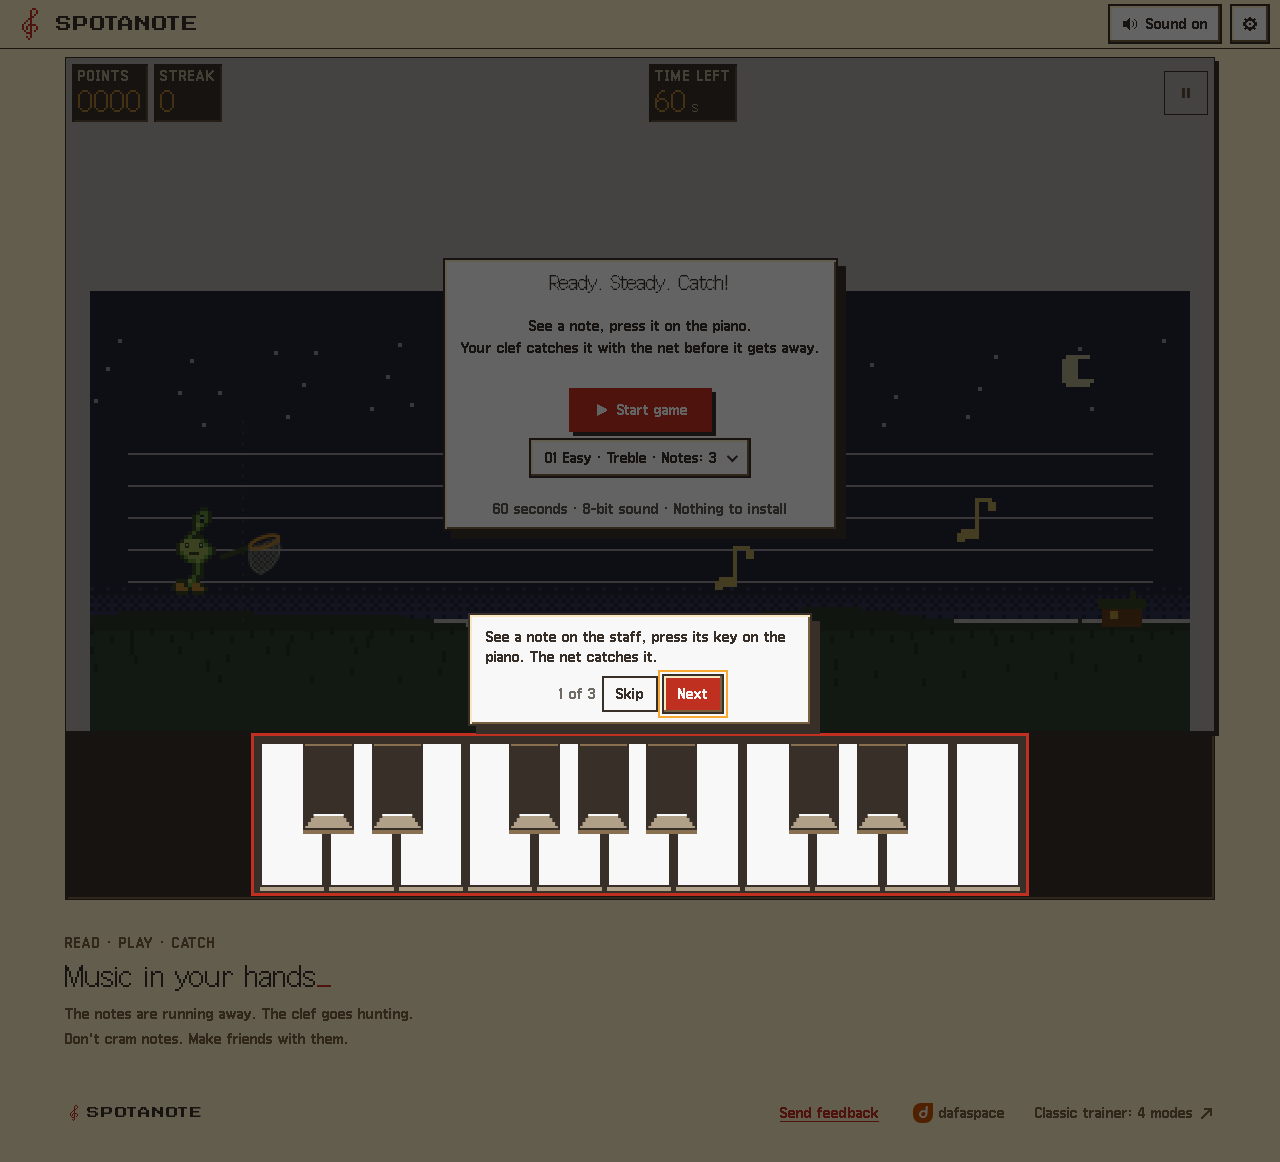
==== commit bfbdac22: "Spotanote 0.1.0 from 477057d" ====
--- a/index.html
+++ b/index.html
@@ -7,4 +7,4 @@
 <section class="about"><p class="eyebrow" data-i18n="eyebrow">READ · PLAY · CATCH</p><h1><span data-i18n="h1">Music in your hands</span><span class="cursor">_</span></h1><p data-i18n="lead">The notes are running away. The clef goes hunting.</p><p data-i18n="footer_tag">Don't cram notes. Make friends with them.</p></section>
 <footer><span dir="ltr"><i data-ic="clef"></i> <span class="logo-word">SPOTANOTE</span></span><a class="feedback" href="mailto:hello@dafaspace.com" data-i18n="feedback">Send feedback</a><a class="maker" href="https://dafaspace.com" rel="noopener"><img src="dafaspace-mark.svg?v=88e38597bd" width="20" height="20" alt=""><span>dafaspace</span></a><a href="trainer.html"><span data-i18n="footer_trainer">Classic trainer: 4 modes</span><i data-ic="out"></i></a></footer>
 <div id="options" class="sheet" hidden><div class="sheet-card" role="dialog" aria-modal="true" aria-labelledby="optionsTitle"><div class="sheet-head"><h2 id="optionsTitle" data-i18n="options">Options</h2><button id="closeOptions" class="px icon-only" data-i18n-aria="close" aria-label="Close"><i data-ic="close"></i></button></div><h3 class="sheet-cap" data-i18n="what_to_play">What to play</h3><div id="modePanel" class="mode-panel" role="group" data-i18n-aria="what_to_play" aria-label="What to play"><div class="level-select" role="group" data-i18n-aria="aria_level" aria-label="Difficulty"><button class="px active" data-level="0" data-i18n="lvl0">01 Easy</button><button class="px" data-level="1" data-i18n="lvl1">02 Medium</button><button class="px" data-level="2" data-i18n="lvl2">03 Hard</button></div><div class="level-select clef-select" role="group" data-i18n-aria="aria_clef" aria-label="Clef"><button class="px active" data-clef="treble" data-i18n="clef_treble">Treble</button><button class="px" data-clef="bass" data-i18n="clef_bass">Bass</button></div><div class="level-select stage-select" role="group" data-i18n-aria="stage_cap" aria-label="Notes"><span class="group-cap" data-i18n="stage_cap">Notes</span><button class="px" data-stage="0">3</button><button class="px" data-stage="1">5</button><button class="px" data-stage="2">8</button><button class="px" data-stage="3">11</button><button class="px" data-stage="4" data-i18n="stage_weak">Weak</button></div><label class="field-label"><span data-i18n="piece_label">Melody</span><select id="pieceSel"></select></label></div><p class="sheet-note" data-i18n="options_note">Changes apply at once.</p><div class="sheet-grid"><label class="field-label"><span data-i18n="lang_label">Language</span><select id="langSel"></select></label><label class="field-label"><span data-i18n="notes_label">Note names</span><select id="notesSel"></select></label><label class="field-label"><span data-i18n="theme_label">Theme</span><select id="themeSel"></select></label><label class="field-label"><span data-i18n="sound_style">Sound</span><select id="styleSel"></select></label><label class="field-label"><span data-i18n="drums">Drums</span><select id="drumsSel"></select></label><label class="field-label"><span class="vol-cap"><span data-i18n="drums_vol">Drums volume</span><b id="drumsVolVal" aria-hidden="true">5</b></span><input id="drumsVol" class="vol" type="range" min="0" max="10" step="1" value="5"></label></div><div class="sheet-row"><button id="namesBtn" class="switch" role="switch" aria-checked="false"><span class="sw" aria-hidden="true"></span><span data-i18n="notes_label">Note names</span></button><button id="lettersBtn" class="switch" role="switch" aria-checked="false"><span class="sw" aria-hidden="true"></span><span data-i18n="key_letters">Key letters</span></button><button id="vibeBtn" class="switch" role="switch" aria-checked="true" hidden><span class="sw" aria-hidden="true"></span><span data-i18n="vibration">Vibration</span></button><button id="answerBtn" class="switch" role="switch" aria-checked="true"><span class="sw" aria-hidden="true"></span><span data-i18n="answer_sound">Right note after a mistake</span></button><button id="accompBtn" class="switch" role="switch" aria-checked="true"><span class="sw" aria-hidden="true"></span><span data-i18n="accomp">Melody accompaniment</span></button></div><div class="sheet-row sheet-links"><button id="sheetStats" class="px" data-i18n="nav_stats">Statistics</button><button id="tourAgain" class="px" data-i18n="tour_again">Show tips again</button><a class="px" href="trainer.html"><span data-i18n="nav_trainer">Trainer</span><i data-ic="out"></i></a></div><button id="midiBtn" class="px" hidden data-i18n="midi_connect">Connect MIDI keyboard</button><div class="sheet-keys"><h3 data-i18n="keyboard">Keyboard</h3><span id="keysHelp">↑ ↓ - choose pitch · Space - swing · Esc - pause</span></div></div></div>
-<div id="stats" class="sheet" hidden><div id="statsPanel" class="sheet-card" role="dialog" aria-modal="true" aria-labelledby="statsTitle"><div class="stats-head sheet-head"><div><p class="eyebrow" data-i18n="stats_eyebrow">YOUR MUSIC TRAIL</p><h2 id="statsTitle" data-i18n="stats_h">What landed in the net</h2></div><button id="closeStats" class="px"><span data-i18n="close">Close</span><i data-ic="close"></i></button></div><div id="totals"></div><div id="statRows"></div><p class="stat-note" data-i18n="stats_note">Note accuracy = caught / (caught + wrong presses + missed). A wrong press counts against the nearest flying note. Data is stored in this browser.</p><button id="resetStats" class="px" data-i18n="reset">Reset game statistics</button></div></div></main><script src="i18n.js?v=e2990761e8"></script><script src="themes.js?v=4bda4a9b35"></script><script src="icons.js?v=b9b70e81aa"></script><script src="sound.js?v=4ace753041"></script><script src="drums.js?v=2f48f5da6f"></script><script src="music.js?v=d1f9d01af2"></script><script src="press.js?v=cfa305d181"></script><script src="pxselect.js?v=b3a0856ee3"></script><script src="catcher.js?v=13ef5783a1"></script><script src="tour.js?v=94d412afa2"></script></body></html>
+<div id="stats" class="sheet" hidden><div id="statsPanel" class="sheet-card" role="dialog" aria-modal="true" aria-labelledby="statsTitle"><div class="stats-head sheet-head"><div><p class="eyebrow" data-i18n="stats_eyebrow">YOUR MUSIC TRAIL</p><h2 id="statsTitle" data-i18n="stats_h">What landed in the net</h2></div><button id="closeStats" class="px"><span data-i18n="close">Close</span><i data-ic="close"></i></button></div><div id="totals"></div><div id="statRows"></div><p class="stat-note" data-i18n="stats_note">Note accuracy = caught / (caught + wrong presses + missed). A wrong press counts against the nearest flying note. Data is stored in this browser.</p><button id="resetStats" class="px" data-i18n="reset">Reset game statistics</button></div></div></main><script src="i18n.js?v=7fdee1a5f6"></script><script src="themes.js?v=4bda4a9b35"></script><script src="icons.js?v=b9b70e81aa"></script><script src="sound.js?v=4ace753041"></script><script src="drums.js?v=2f48f5da6f"></script><script src="music.js?v=d1f9d01af2"></script><script src="press.js?v=cfa305d181"></script><script src="pxselect.js?v=b3a0856ee3"></script><script src="catcher.js?v=13ef5783a1"></script><script src="tour.js?v=94d412afa2"></script></body></html>
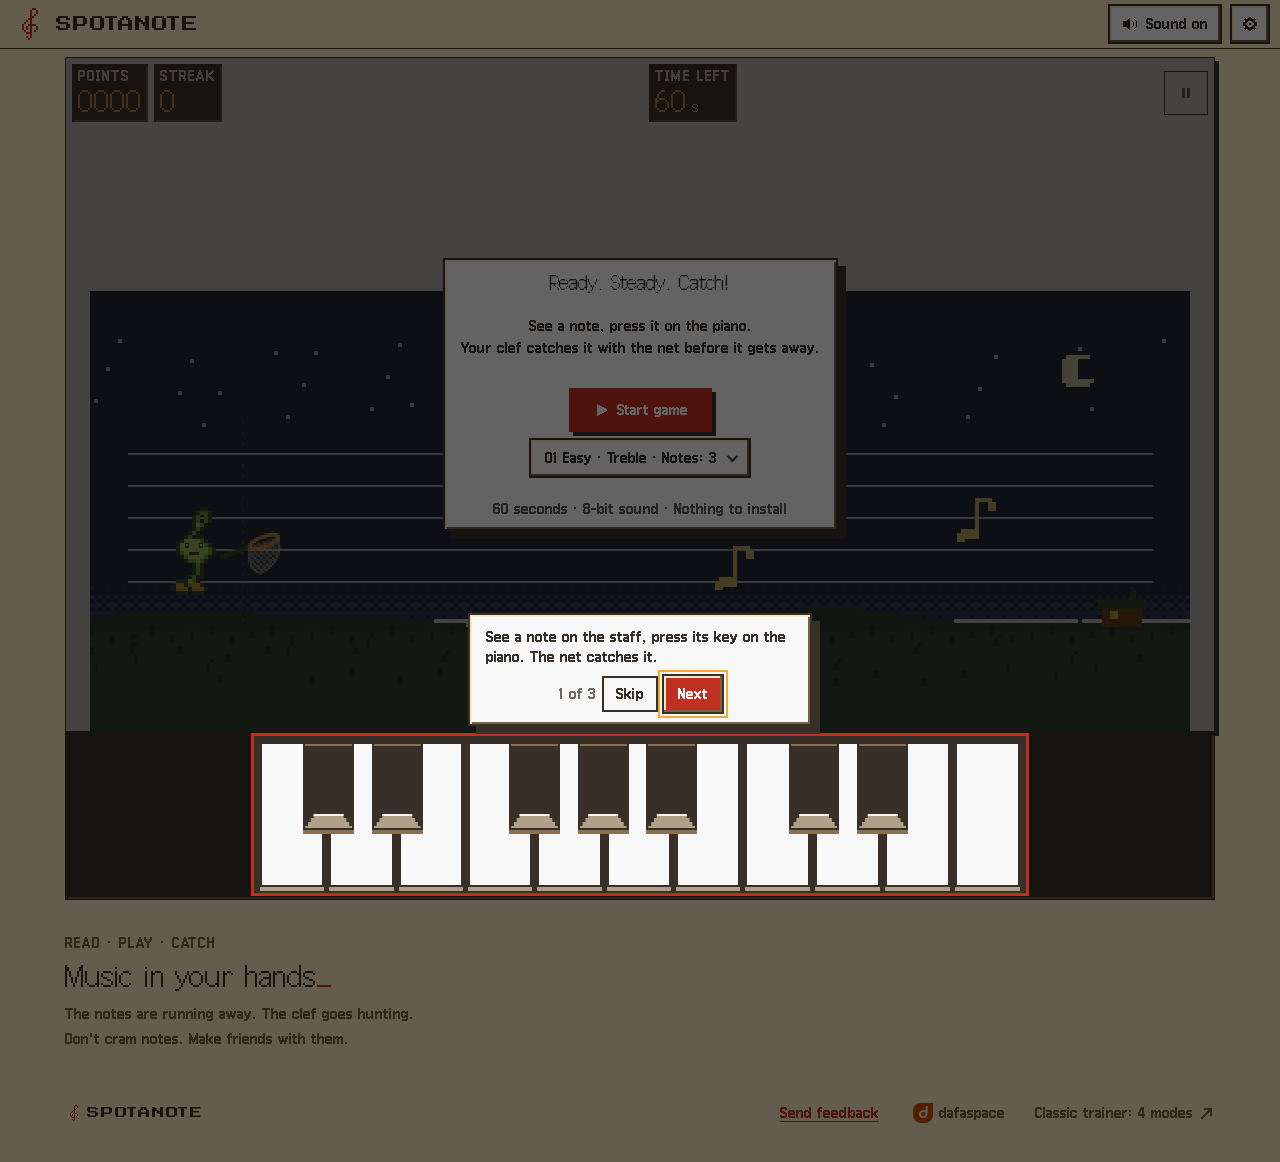
==== commit 52772fe5: "Spotanote 0.1.0 from 65fb2e1" ====
--- a/index.html
+++ b/index.html
@@ -7,4 +7,4 @@
 <section class="about"><p class="eyebrow" data-i18n="eyebrow">READ · PLAY · CATCH</p><h1><span data-i18n="h1">Music in your hands</span><span class="cursor">_</span></h1><p data-i18n="lead">The notes are running away. The clef goes hunting.</p><p data-i18n="footer_tag">Don't cram notes. Make friends with them.</p></section>
 <footer><span dir="ltr"><i data-ic="clef"></i> <span class="logo-word">SPOTANOTE</span></span><a class="feedback" href="mailto:hello@dafaspace.com" data-i18n="feedback">Send feedback</a><a class="maker" href="https://dafaspace.com" rel="noopener"><img src="dafaspace-mark.svg?v=88e38597bd" width="20" height="20" alt=""><span>dafaspace</span></a><a href="trainer.html"><span data-i18n="footer_trainer">Classic trainer: 4 modes</span><i data-ic="out"></i></a></footer>
 <div id="options" class="sheet" hidden><div class="sheet-card" role="dialog" aria-modal="true" aria-labelledby="optionsTitle"><div class="sheet-head"><h2 id="optionsTitle" data-i18n="options">Options</h2><button id="closeOptions" class="px icon-only" data-i18n-aria="close" aria-label="Close"><i data-ic="close"></i></button></div><h3 class="sheet-cap" data-i18n="what_to_play">What to play</h3><div id="modePanel" class="mode-panel" role="group" data-i18n-aria="what_to_play" aria-label="What to play"><div class="level-select" role="group" data-i18n-aria="aria_level" aria-label="Difficulty"><button class="px active" data-level="0" data-i18n="lvl0">01 Easy</button><button class="px" data-level="1" data-i18n="lvl1">02 Medium</button><button class="px" data-level="2" data-i18n="lvl2">03 Hard</button></div><div class="level-select clef-select" role="group" data-i18n-aria="aria_clef" aria-label="Clef"><button class="px active" data-clef="treble" data-i18n="clef_treble">Treble</button><button class="px" data-clef="bass" data-i18n="clef_bass">Bass</button></div><div class="level-select stage-select" role="group" data-i18n-aria="stage_cap" aria-label="Notes"><span class="group-cap" data-i18n="stage_cap">Notes</span><button class="px" data-stage="0">3</button><button class="px" data-stage="1">5</button><button class="px" data-stage="2">8</button><button class="px" data-stage="3">11</button><button class="px" data-stage="4" data-i18n="stage_weak">Weak</button></div><label class="field-label"><span data-i18n="piece_label">Melody</span><select id="pieceSel"></select></label></div><p class="sheet-note" data-i18n="options_note">Changes apply at once.</p><div class="sheet-grid"><label class="field-label"><span data-i18n="lang_label">Language</span><select id="langSel"></select></label><label class="field-label"><span data-i18n="notes_label">Note names</span><select id="notesSel"></select></label><label class="field-label"><span data-i18n="theme_label">Theme</span><select id="themeSel"></select></label><label class="field-label"><span data-i18n="sound_style">Sound</span><select id="styleSel"></select></label><label class="field-label"><span data-i18n="drums">Drums</span><select id="drumsSel"></select></label><label class="field-label"><span class="vol-cap"><span data-i18n="drums_vol">Drums volume</span><b id="drumsVolVal" aria-hidden="true">5</b></span><input id="drumsVol" class="vol" type="range" min="0" max="10" step="1" value="5"></label></div><div class="sheet-row"><button id="namesBtn" class="switch" role="switch" aria-checked="false"><span class="sw" aria-hidden="true"></span><span data-i18n="notes_label">Note names</span></button><button id="lettersBtn" class="switch" role="switch" aria-checked="false"><span class="sw" aria-hidden="true"></span><span data-i18n="key_letters">Key letters</span></button><button id="vibeBtn" class="switch" role="switch" aria-checked="true" hidden><span class="sw" aria-hidden="true"></span><span data-i18n="vibration">Vibration</span></button><button id="answerBtn" class="switch" role="switch" aria-checked="true"><span class="sw" aria-hidden="true"></span><span data-i18n="answer_sound">Right note after a mistake</span></button><button id="accompBtn" class="switch" role="switch" aria-checked="true"><span class="sw" aria-hidden="true"></span><span data-i18n="accomp">Melody accompaniment</span></button></div><div class="sheet-row sheet-links"><button id="sheetStats" class="px" data-i18n="nav_stats">Statistics</button><button id="tourAgain" class="px" data-i18n="tour_again">Show tips again</button><a class="px" href="trainer.html"><span data-i18n="nav_trainer">Trainer</span><i data-ic="out"></i></a></div><button id="midiBtn" class="px" hidden data-i18n="midi_connect">Connect MIDI keyboard</button><div class="sheet-keys"><h3 data-i18n="keyboard">Keyboard</h3><span id="keysHelp">↑ ↓ - choose pitch · Space - swing · Esc - pause</span></div></div></div>
-<div id="stats" class="sheet" hidden><div id="statsPanel" class="sheet-card" role="dialog" aria-modal="true" aria-labelledby="statsTitle"><div class="stats-head sheet-head"><div><p class="eyebrow" data-i18n="stats_eyebrow">YOUR MUSIC TRAIL</p><h2 id="statsTitle" data-i18n="stats_h">What landed in the net</h2></div><button id="closeStats" class="px"><span data-i18n="close">Close</span><i data-ic="close"></i></button></div><div id="totals"></div><div id="statRows"></div><p class="stat-note" data-i18n="stats_note">Note accuracy = caught / (caught + wrong presses + missed). A wrong press counts against the nearest flying note. Data is stored in this browser.</p><button id="resetStats" class="px" data-i18n="reset">Reset game statistics</button></div></div></main><script src="i18n.js?v=7fdee1a5f6"></script><script src="themes.js?v=4bda4a9b35"></script><script src="icons.js?v=b9b70e81aa"></script><script src="sound.js?v=4ace753041"></script><script src="drums.js?v=2f48f5da6f"></script><script src="music.js?v=d1f9d01af2"></script><script src="press.js?v=cfa305d181"></script><script src="pxselect.js?v=b3a0856ee3"></script><script src="catcher.js?v=13ef5783a1"></script><script src="tour.js?v=94d412afa2"></script></body></html>
+<div id="stats" class="sheet" hidden><div id="statsPanel" class="sheet-card" role="dialog" aria-modal="true" aria-labelledby="statsTitle"><div class="stats-head sheet-head"><div><p class="eyebrow" data-i18n="stats_eyebrow">YOUR MUSIC TRAIL</p><h2 id="statsTitle" data-i18n="stats_h">What landed in the net</h2></div><button id="closeStats" class="px"><span data-i18n="close">Close</span><i data-ic="close"></i></button></div><div id="totals"></div><div id="statRows"></div><p class="stat-note" data-i18n="stats_note">Note accuracy = caught / (caught + wrong presses + missed). A wrong press counts against the nearest flying note. Data is stored in this browser.</p><button id="resetStats" class="px" data-i18n="reset">Reset game statistics</button></div></div></main><script src="i18n.js?v=73b783b40b"></script><script src="themes.js?v=4bda4a9b35"></script><script src="icons.js?v=b9b70e81aa"></script><script src="sound.js?v=4ace753041"></script><script src="drums.js?v=2f48f5da6f"></script><script src="music.js?v=d1f9d01af2"></script><script src="press.js?v=cfa305d181"></script><script src="pxselect.js?v=b3a0856ee3"></script><script src="catcher.js?v=28fce35696"></script><script src="tour.js?v=94d412afa2"></script></body></html>
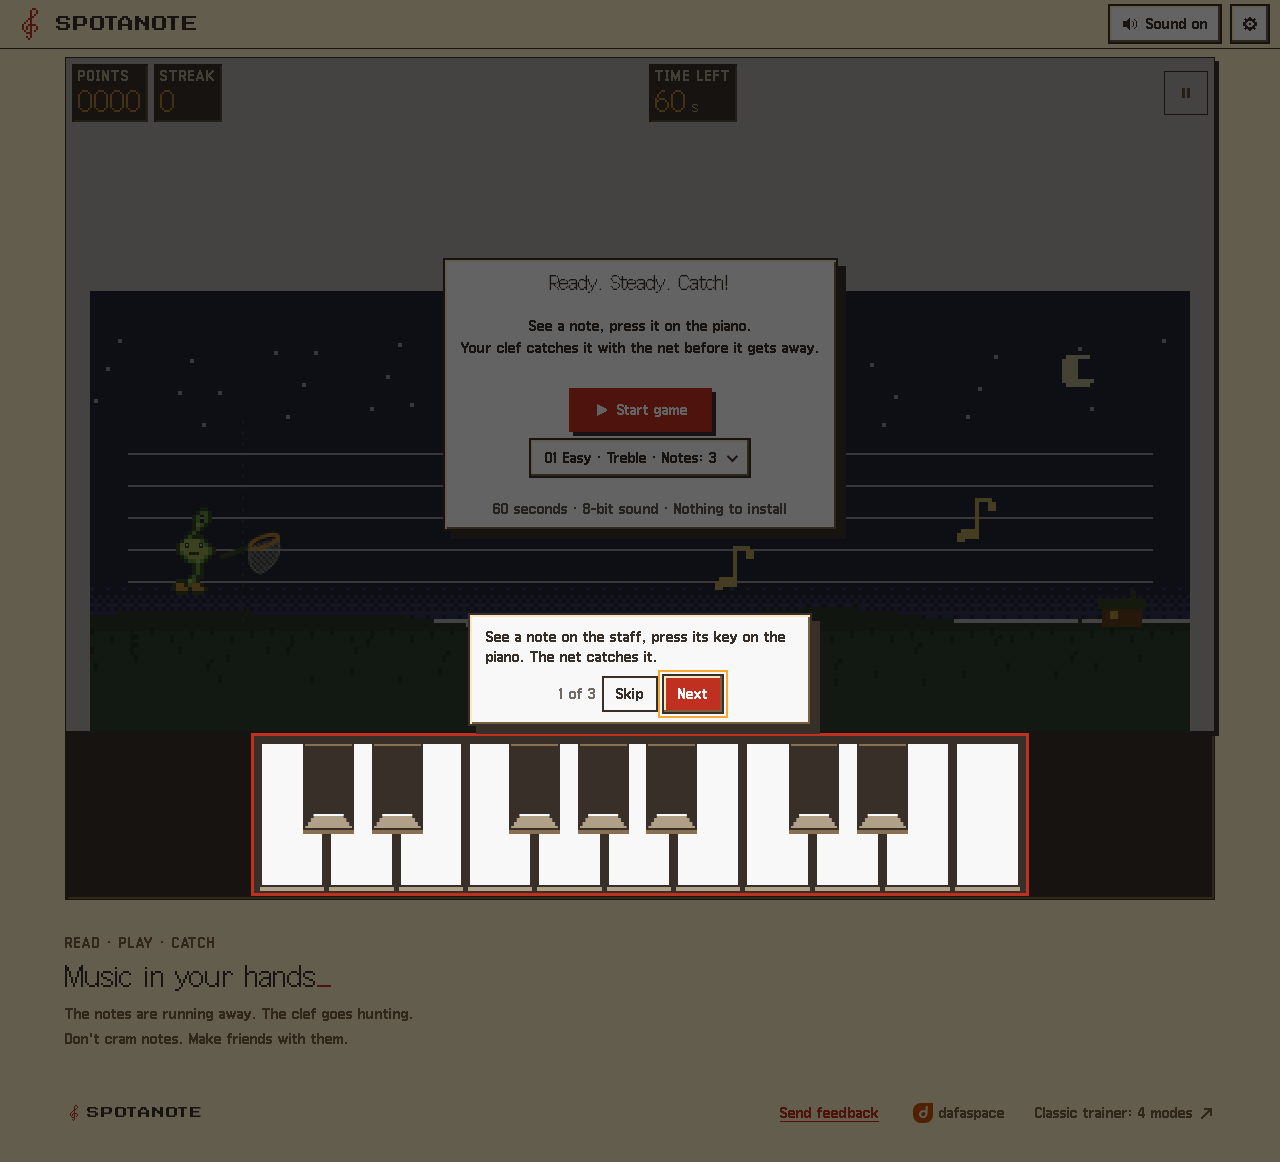
==== commit b9f0c835: "Spotanote 0.1.0 from f76f285" ====
--- a/index.html
+++ b/index.html
@@ -6,5 +6,5 @@
 
 <section class="about"><p class="eyebrow" data-i18n="eyebrow">READ · PLAY · CATCH</p><h1><span data-i18n="h1">Music in your hands</span><span class="cursor">_</span></h1><p data-i18n="lead">The notes are running away. The clef goes hunting.</p><p data-i18n="footer_tag">Don't cram notes. Make friends with them.</p></section>
 <footer><span dir="ltr"><i data-ic="clef"></i> <span class="logo-word">SPOTANOTE</span></span><a class="feedback" href="mailto:hello@dafaspace.com" data-i18n="feedback">Send feedback</a><a class="maker" href="https://dafaspace.com" rel="noopener"><img src="dafaspace-mark.svg?v=88e38597bd" width="20" height="20" alt=""><span>dafaspace</span></a><a href="trainer.html"><span data-i18n="footer_trainer">Classic trainer: 4 modes</span><i data-ic="out"></i></a></footer>
-<div id="options" class="sheet" hidden><div class="sheet-card" role="dialog" aria-modal="true" aria-labelledby="optionsTitle"><div class="sheet-head"><h2 id="optionsTitle" data-i18n="options">Options</h2><button id="closeOptions" class="px icon-only" data-i18n-aria="close" aria-label="Close"><i data-ic="close"></i></button></div><h3 class="sheet-cap" data-i18n="what_to_play">What to play</h3><div id="modePanel" class="mode-panel" role="group" data-i18n-aria="what_to_play" aria-label="What to play"><div class="level-select" role="group" data-i18n-aria="aria_level" aria-label="Difficulty"><button class="px active" data-level="0" data-i18n="lvl0">01 Easy</button><button class="px" data-level="1" data-i18n="lvl1">02 Medium</button><button class="px" data-level="2" data-i18n="lvl2">03 Hard</button></div><div class="level-select clef-select" role="group" data-i18n-aria="aria_clef" aria-label="Clef"><button class="px active" data-clef="treble" data-i18n="clef_treble">Treble</button><button class="px" data-clef="bass" data-i18n="clef_bass">Bass</button></div><div class="level-select stage-select" role="group" data-i18n-aria="stage_cap" aria-label="Notes"><span class="group-cap" data-i18n="stage_cap">Notes</span><button class="px" data-stage="0">3</button><button class="px" data-stage="1">5</button><button class="px" data-stage="2">8</button><button class="px" data-stage="3">11</button><button class="px" data-stage="4" data-i18n="stage_weak">Weak</button></div><label class="field-label"><span data-i18n="piece_label">Melody</span><select id="pieceSel"></select></label></div><p class="sheet-note" data-i18n="options_note">Changes apply at once.</p><div class="sheet-grid"><label class="field-label"><span data-i18n="lang_label">Language</span><select id="langSel"></select></label><label class="field-label"><span data-i18n="notes_label">Note names</span><select id="notesSel"></select></label><label class="field-label"><span data-i18n="theme_label">Theme</span><select id="themeSel"></select></label><label class="field-label"><span data-i18n="sound_style">Sound</span><select id="styleSel"></select></label><label class="field-label"><span data-i18n="drums">Drums</span><select id="drumsSel"></select></label><label class="field-label"><span class="vol-cap"><span data-i18n="drums_vol">Drums volume</span><b id="drumsVolVal" aria-hidden="true">5</b></span><input id="drumsVol" class="vol" type="range" min="0" max="10" step="1" value="5"></label></div><div class="sheet-row"><button id="namesBtn" class="switch" role="switch" aria-checked="false"><span class="sw" aria-hidden="true"></span><span data-i18n="notes_label">Note names</span></button><button id="lettersBtn" class="switch" role="switch" aria-checked="false"><span class="sw" aria-hidden="true"></span><span data-i18n="key_letters">Key letters</span></button><button id="vibeBtn" class="switch" role="switch" aria-checked="true" hidden><span class="sw" aria-hidden="true"></span><span data-i18n="vibration">Vibration</span></button><button id="answerBtn" class="switch" role="switch" aria-checked="true"><span class="sw" aria-hidden="true"></span><span data-i18n="answer_sound">Right note after a mistake</span></button><button id="accompBtn" class="switch" role="switch" aria-checked="true"><span class="sw" aria-hidden="true"></span><span data-i18n="accomp">Melody accompaniment</span></button></div><div class="sheet-row sheet-links"><button id="sheetStats" class="px" data-i18n="nav_stats">Statistics</button><button id="tourAgain" class="px" data-i18n="tour_again">Show tips again</button><a class="px" href="trainer.html"><span data-i18n="nav_trainer">Trainer</span><i data-ic="out"></i></a></div><button id="midiBtn" class="px" hidden data-i18n="midi_connect">Connect MIDI keyboard</button><div class="sheet-keys"><h3 data-i18n="keyboard">Keyboard</h3><span id="keysHelp">↑ ↓ - choose pitch · Space - swing · Esc - pause</span></div></div></div>
-<div id="stats" class="sheet" hidden><div id="statsPanel" class="sheet-card" role="dialog" aria-modal="true" aria-labelledby="statsTitle"><div class="stats-head sheet-head"><div><p class="eyebrow" data-i18n="stats_eyebrow">YOUR MUSIC TRAIL</p><h2 id="statsTitle" data-i18n="stats_h">What landed in the net</h2></div><button id="closeStats" class="px"><span data-i18n="close">Close</span><i data-ic="close"></i></button></div><div id="totals"></div><div id="statRows"></div><p class="stat-note" data-i18n="stats_note">Note accuracy = caught / (caught + wrong presses + missed). A wrong press counts against the nearest flying note. Data is stored in this browser.</p><button id="resetStats" class="px" data-i18n="reset">Reset game statistics</button></div></div></main><script src="i18n.js?v=73b783b40b"></script><script src="themes.js?v=4bda4a9b35"></script><script src="icons.js?v=b9b70e81aa"></script><script src="sound.js?v=4ace753041"></script><script src="drums.js?v=2f48f5da6f"></script><script src="music.js?v=d1f9d01af2"></script><script src="press.js?v=cfa305d181"></script><script src="pxselect.js?v=b3a0856ee3"></script><script src="catcher.js?v=28fce35696"></script><script src="tour.js?v=94d412afa2"></script></body></html>
+<div id="options" class="sheet" hidden><div class="sheet-card" role="dialog" aria-modal="true" aria-labelledby="optionsTitle"><div class="sheet-head"><h2 id="optionsTitle" data-i18n="options">Options</h2><button id="closeOptions" class="px icon-only" data-i18n-aria="close" aria-label="Close"><i data-ic="close"></i></button></div><h3 class="sheet-cap" data-i18n="what_to_play">What to play</h3><div id="modePanel" class="mode-panel" role="group" data-i18n-aria="what_to_play" aria-label="What to play"><div class="level-select" role="group" data-i18n-aria="aria_level" aria-label="Difficulty"><button class="px active" data-level="0" data-i18n="lvl0">01 Easy</button><button class="px" data-level="1" data-i18n="lvl1">02 Medium</button><button class="px" data-level="2" data-i18n="lvl2">03 Hard</button></div><div class="level-select clef-select" role="group" data-i18n-aria="aria_clef" aria-label="Clef"><button class="px active" data-clef="treble" data-i18n="clef_treble">Treble</button><button class="px" data-clef="bass" data-i18n="clef_bass">Bass</button></div><div class="level-select stage-select" role="group" data-i18n-aria="stage_cap" aria-label="Notes"><span class="group-cap" data-i18n="stage_cap">Notes</span><button class="px" data-stage="0">3</button><button class="px" data-stage="1">5</button><button class="px" data-stage="2">8</button><button class="px" data-stage="3">11</button><button class="px" data-stage="4" data-i18n="stage_weak">Weak</button></div><label class="field-label"><span data-i18n="piece_label">Melody</span><select id="pieceSel"></select></label></div><p class="sheet-note" data-i18n="options_note">Changes apply at once.</p><div class="sheet-grid"><label class="field-label"><span data-i18n="lang_label">Language</span><select id="langSel"></select></label><label class="field-label"><span data-i18n="notes_label">Note names</span><select id="notesSel"></select></label><label class="field-label"><span data-i18n="theme_label">Theme</span><select id="themeSel"></select></label><label class="field-label"><span data-i18n="sound_style">Sound</span><select id="styleSel"></select></label><label class="field-label"><span data-i18n="drums">Drums</span><select id="drumsSel"></select></label><label class="field-label"><span class="vol-cap"><span data-i18n="drums_vol">Drums volume</span><b id="drumsVolVal" aria-hidden="true">5</b></span><input id="drumsVol" class="vol" type="range" min="0" max="10" step="1" value="5"></label></div><div class="sheet-row"><button id="namesBtn" class="switch" role="switch" aria-checked="false"><span class="sw" aria-hidden="true"></span><span data-i18n="names_keys">Names on keys</span></button><button id="lettersBtn" class="switch" role="switch" aria-checked="false"><span class="sw" aria-hidden="true"></span><span data-i18n="key_letters">Key letters</span></button><button id="vibeBtn" class="switch" role="switch" aria-checked="true" hidden><span class="sw" aria-hidden="true"></span><span data-i18n="vibration">Vibration</span></button><button id="answerBtn" class="switch" role="switch" aria-checked="true"><span class="sw" aria-hidden="true"></span><span data-i18n="answer_sound">Right note after a mistake</span></button><button id="accompBtn" class="switch" role="switch" aria-checked="true"><span class="sw" aria-hidden="true"></span><span data-i18n="accomp">Melody accompaniment</span></button></div><div class="sheet-row sheet-links"><button id="sheetStats" class="px" data-i18n="nav_stats">Statistics</button><button id="tourAgain" class="px" data-i18n="tour_again">Show tips again</button><a class="px" href="trainer.html"><span data-i18n="nav_trainer">Trainer</span><i data-ic="out"></i></a></div><button id="midiBtn" class="px" hidden data-i18n="midi_connect">Connect MIDI keyboard</button><div class="sheet-keys"><h3 data-i18n="keyboard">Keyboard</h3><span id="keysHelp">↑ ↓ - choose pitch · Space - swing · Esc - pause</span></div></div></div>
+<div id="stats" class="sheet" hidden><div id="statsPanel" class="sheet-card" role="dialog" aria-modal="true" aria-labelledby="statsTitle"><div class="stats-head sheet-head"><div><p class="eyebrow" data-i18n="stats_eyebrow">YOUR MUSIC TRAIL</p><h2 id="statsTitle" data-i18n="stats_h">What landed in the net</h2></div><button id="closeStats" class="px"><span data-i18n="close">Close</span><i data-ic="close"></i></button></div><div id="totals"></div><div id="statRows"></div><p class="stat-note" data-i18n="stats_note">Note accuracy = caught / (caught + wrong presses + missed). A wrong press counts against the nearest flying note. Data is stored in this browser.</p><button id="resetStats" class="px" data-i18n="reset">Reset game statistics</button></div></div></main><script src="i18n.js?v=e139320d19"></script><script src="themes.js?v=4bda4a9b35"></script><script src="icons.js?v=b9b70e81aa"></script><script src="sound.js?v=4ace753041"></script><script src="drums.js?v=2f48f5da6f"></script><script src="music.js?v=d1f9d01af2"></script><script src="press.js?v=cfa305d181"></script><script src="pxselect.js?v=b3a0856ee3"></script><script src="catcher.js?v=28fce35696"></script><script src="tour.js?v=94d412afa2"></script></body></html>
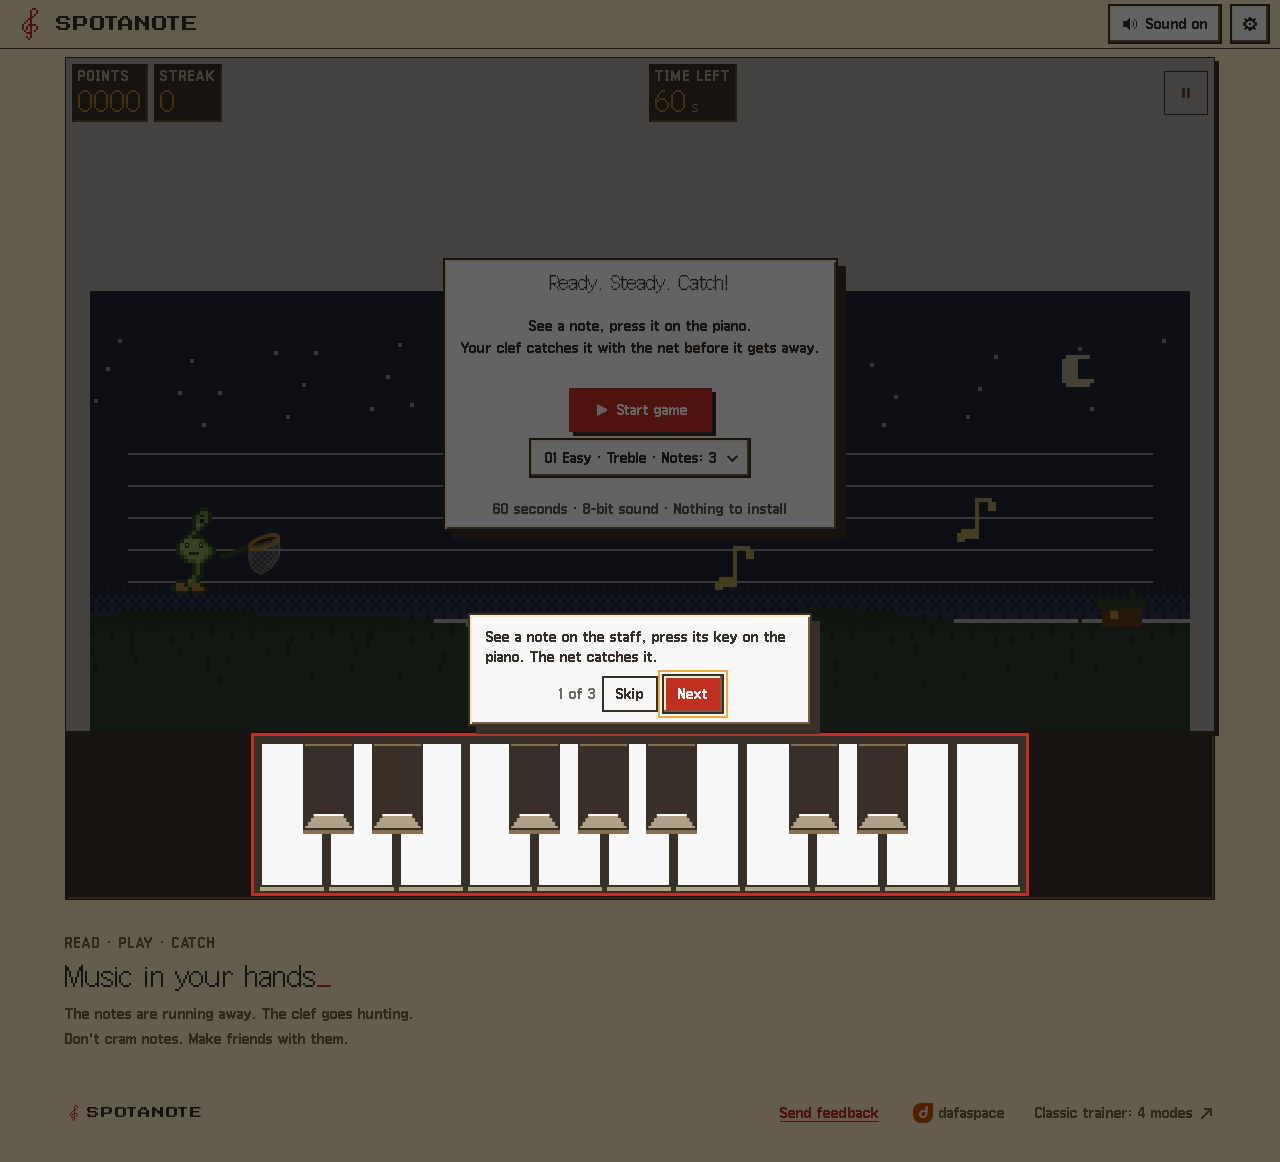
==== commit 4ee3ffad: "Spotanote 0.1.0 from 92d2e2a" ====
--- a/index.html
+++ b/index.html
@@ -7,4 +7,4 @@
 <section class="about"><p class="eyebrow" data-i18n="eyebrow">READ · PLAY · CATCH</p><h1><span data-i18n="h1">Music in your hands</span><span class="cursor">_</span></h1><p data-i18n="lead">The notes are running away. The clef goes hunting.</p><p data-i18n="footer_tag">Don't cram notes. Make friends with them.</p></section>
 <footer><span dir="ltr"><i data-ic="clef"></i> <span class="logo-word">SPOTANOTE</span></span><a class="feedback" href="mailto:hello@dafaspace.com" data-i18n="feedback">Send feedback</a><a class="maker" href="https://dafaspace.com" rel="noopener"><img src="dafaspace-mark.svg?v=88e38597bd" width="20" height="20" alt=""><span>dafaspace</span></a><a href="trainer.html"><span data-i18n="footer_trainer">Classic trainer: 4 modes</span><i data-ic="out"></i></a></footer>
 <div id="options" class="sheet" hidden><div class="sheet-card" role="dialog" aria-modal="true" aria-labelledby="optionsTitle"><div class="sheet-head"><h2 id="optionsTitle" data-i18n="options">Options</h2><button id="closeOptions" class="px icon-only" data-i18n-aria="close" aria-label="Close"><i data-ic="close"></i></button></div><h3 class="sheet-cap" data-i18n="what_to_play">What to play</h3><div id="modePanel" class="mode-panel" role="group" data-i18n-aria="what_to_play" aria-label="What to play"><div class="level-select" role="group" data-i18n-aria="aria_level" aria-label="Difficulty"><button class="px active" data-level="0" data-i18n="lvl0">01 Easy</button><button class="px" data-level="1" data-i18n="lvl1">02 Medium</button><button class="px" data-level="2" data-i18n="lvl2">03 Hard</button></div><div class="level-select clef-select" role="group" data-i18n-aria="aria_clef" aria-label="Clef"><button class="px active" data-clef="treble" data-i18n="clef_treble">Treble</button><button class="px" data-clef="bass" data-i18n="clef_bass">Bass</button></div><div class="level-select stage-select" role="group" data-i18n-aria="stage_cap" aria-label="Notes"><span class="group-cap" data-i18n="stage_cap">Notes</span><button class="px" data-stage="0">3</button><button class="px" data-stage="1">5</button><button class="px" data-stage="2">8</button><button class="px" data-stage="3">11</button><button class="px" data-stage="4" data-i18n="stage_weak">Weak</button></div><label class="field-label"><span data-i18n="piece_label">Melody</span><select id="pieceSel"></select></label></div><p class="sheet-note" data-i18n="options_note">Changes apply at once.</p><div class="sheet-grid"><label class="field-label"><span data-i18n="lang_label">Language</span><select id="langSel"></select></label><label class="field-label"><span data-i18n="notes_label">Note names</span><select id="notesSel"></select></label><label class="field-label"><span data-i18n="theme_label">Theme</span><select id="themeSel"></select></label><label class="field-label"><span data-i18n="sound_style">Sound</span><select id="styleSel"></select></label><label class="field-label"><span data-i18n="drums">Drums</span><select id="drumsSel"></select></label><label class="field-label"><span class="vol-cap"><span data-i18n="drums_vol">Drums volume</span><b id="drumsVolVal" aria-hidden="true">5</b></span><input id="drumsVol" class="vol" type="range" min="0" max="10" step="1" value="5"></label></div><div class="sheet-row"><button id="namesBtn" class="switch" role="switch" aria-checked="false"><span class="sw" aria-hidden="true"></span><span data-i18n="names_keys">Names on keys</span></button><button id="lettersBtn" class="switch" role="switch" aria-checked="false"><span class="sw" aria-hidden="true"></span><span data-i18n="key_letters">Key letters</span></button><button id="vibeBtn" class="switch" role="switch" aria-checked="true" hidden><span class="sw" aria-hidden="true"></span><span data-i18n="vibration">Vibration</span></button><button id="answerBtn" class="switch" role="switch" aria-checked="true"><span class="sw" aria-hidden="true"></span><span data-i18n="answer_sound">Right note after a mistake</span></button><button id="accompBtn" class="switch" role="switch" aria-checked="true"><span class="sw" aria-hidden="true"></span><span data-i18n="accomp">Melody accompaniment</span></button></div><div class="sheet-row sheet-links"><button id="sheetStats" class="px" data-i18n="nav_stats">Statistics</button><button id="tourAgain" class="px" data-i18n="tour_again">Show tips again</button><a class="px" href="trainer.html"><span data-i18n="nav_trainer">Trainer</span><i data-ic="out"></i></a></div><button id="midiBtn" class="px" hidden data-i18n="midi_connect">Connect MIDI keyboard</button><div class="sheet-keys"><h3 data-i18n="keyboard">Keyboard</h3><span id="keysHelp">↑ ↓ - choose pitch · Space - swing · Esc - pause</span></div></div></div>
-<div id="stats" class="sheet" hidden><div id="statsPanel" class="sheet-card" role="dialog" aria-modal="true" aria-labelledby="statsTitle"><div class="stats-head sheet-head"><div><p class="eyebrow" data-i18n="stats_eyebrow">YOUR MUSIC TRAIL</p><h2 id="statsTitle" data-i18n="stats_h">What landed in the net</h2></div><button id="closeStats" class="px"><span data-i18n="close">Close</span><i data-ic="close"></i></button></div><div id="totals"></div><div id="statRows"></div><p class="stat-note" data-i18n="stats_note">Note accuracy = caught / (caught + wrong presses + missed). A wrong press counts against the nearest flying note. Data is stored in this browser.</p><button id="resetStats" class="px" data-i18n="reset">Reset game statistics</button></div></div></main><script src="i18n.js?v=e139320d19"></script><script src="themes.js?v=4bda4a9b35"></script><script src="icons.js?v=b9b70e81aa"></script><script src="sound.js?v=4ace753041"></script><script src="drums.js?v=2f48f5da6f"></script><script src="music.js?v=d1f9d01af2"></script><script src="press.js?v=cfa305d181"></script><script src="pxselect.js?v=b3a0856ee3"></script><script src="catcher.js?v=28fce35696"></script><script src="tour.js?v=94d412afa2"></script></body></html>
+<div id="stats" class="sheet" hidden><div id="statsPanel" class="sheet-card" role="dialog" aria-modal="true" aria-labelledby="statsTitle"><div class="stats-head sheet-head"><div><p class="eyebrow" data-i18n="stats_eyebrow">YOUR MUSIC TRAIL</p><h2 id="statsTitle" data-i18n="stats_h">What landed in the net</h2></div><button id="closeStats" class="px"><span data-i18n="close">Close</span><i data-ic="close"></i></button></div><div id="totals"></div><div id="statRows"></div><p class="stat-note" data-i18n="stats_note">Note accuracy = caught / (caught + wrong presses + missed). A wrong press counts against the nearest flying note. Data is stored in this browser.</p><button id="resetStats" class="px" data-i18n="reset">Reset game statistics</button></div></div></main><script src="i18n.js?v=e139320d19"></script><script src="themes.js?v=4bda4a9b35"></script><script src="icons.js?v=b9b70e81aa"></script><script src="sound.js?v=4ace753041"></script><script src="drums.js?v=2f48f5da6f"></script><script src="music.js?v=d1f9d01af2"></script><script src="press.js?v=cfa305d181"></script><script src="pxselect.js?v=b3a0856ee3"></script><script src="catcher.js?v=196529897e"></script><script src="tour.js?v=94d412afa2"></script></body></html>
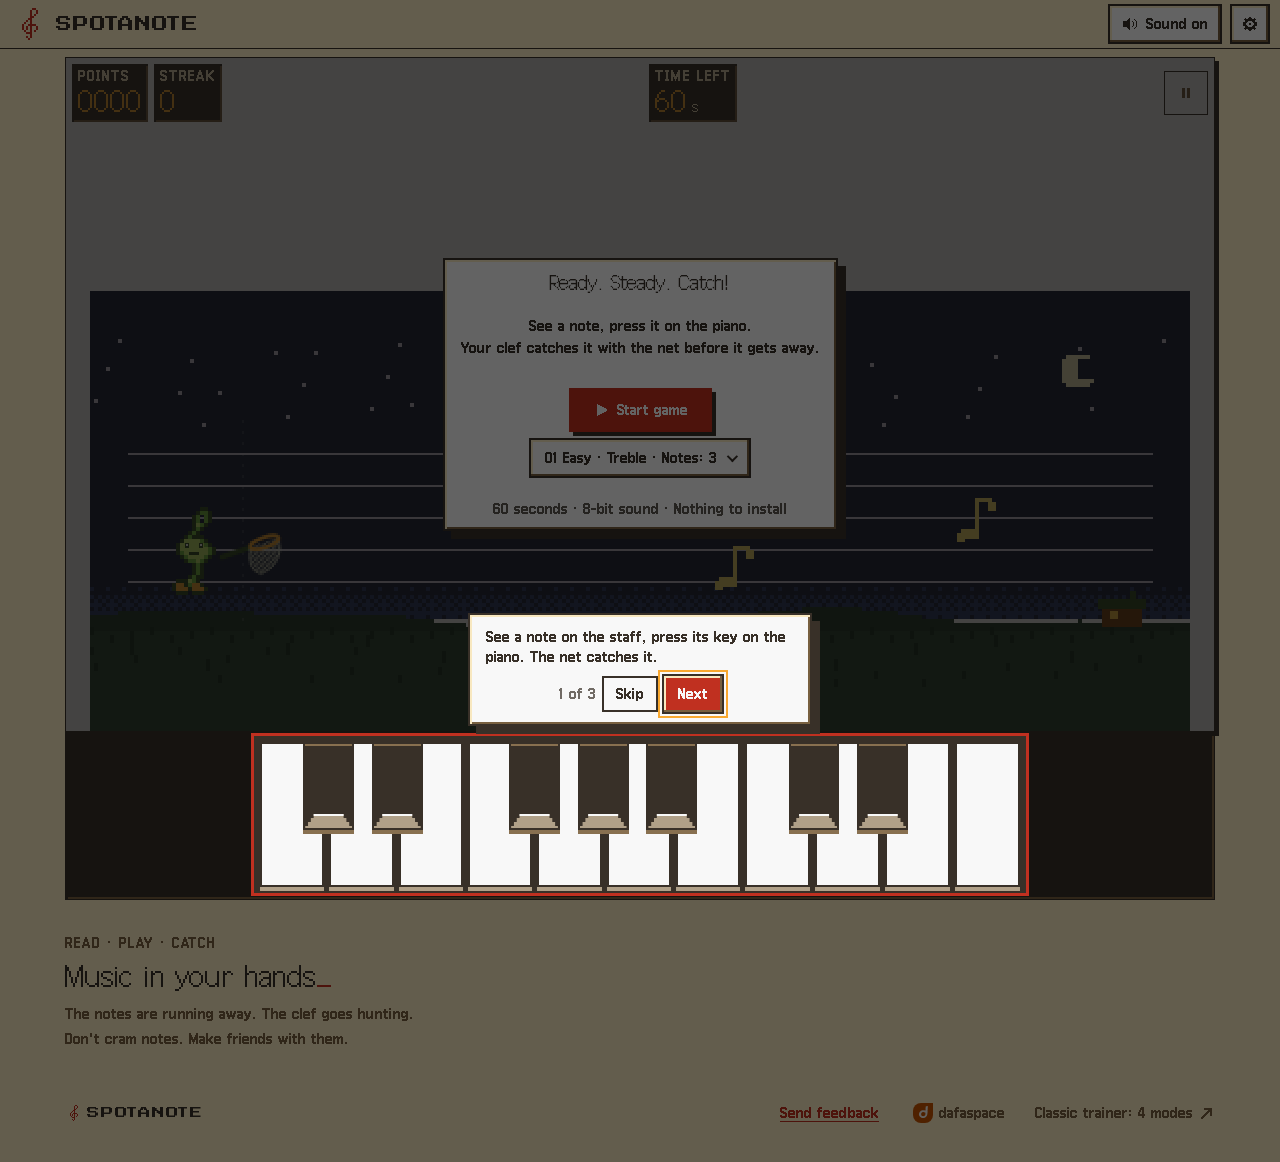
==== commit c9efd1df: "Spotanote 0.1.0 from e7145e8" ====
--- a/index.html
+++ b/index.html
@@ -7,4 +7,4 @@
 <section class="about"><p class="eyebrow" data-i18n="eyebrow">READ · PLAY · CATCH</p><h1><span data-i18n="h1">Music in your hands</span><span class="cursor">_</span></h1><p data-i18n="lead">The notes are running away. The clef goes hunting.</p><p data-i18n="footer_tag">Don't cram notes. Make friends with them.</p></section>
 <footer><span dir="ltr"><i data-ic="clef"></i> <span class="logo-word">SPOTANOTE</span></span><a class="feedback" href="mailto:hello@dafaspace.com" data-i18n="feedback">Send feedback</a><a class="maker" href="https://dafaspace.com" rel="noopener"><img src="dafaspace-mark.svg?v=88e38597bd" width="20" height="20" alt=""><span>dafaspace</span></a><a href="trainer.html"><span data-i18n="footer_trainer">Classic trainer: 4 modes</span><i data-ic="out"></i></a></footer>
 <div id="options" class="sheet" hidden><div class="sheet-card" role="dialog" aria-modal="true" aria-labelledby="optionsTitle"><div class="sheet-head"><h2 id="optionsTitle" data-i18n="options">Options</h2><button id="closeOptions" class="px icon-only" data-i18n-aria="close" aria-label="Close"><i data-ic="close"></i></button></div><h3 class="sheet-cap" data-i18n="what_to_play">What to play</h3><div id="modePanel" class="mode-panel" role="group" data-i18n-aria="what_to_play" aria-label="What to play"><div class="level-select" role="group" data-i18n-aria="aria_level" aria-label="Difficulty"><button class="px active" data-level="0" data-i18n="lvl0">01 Easy</button><button class="px" data-level="1" data-i18n="lvl1">02 Medium</button><button class="px" data-level="2" data-i18n="lvl2">03 Hard</button></div><div class="level-select clef-select" role="group" data-i18n-aria="aria_clef" aria-label="Clef"><button class="px active" data-clef="treble" data-i18n="clef_treble">Treble</button><button class="px" data-clef="bass" data-i18n="clef_bass">Bass</button></div><div class="level-select stage-select" role="group" data-i18n-aria="stage_cap" aria-label="Notes"><span class="group-cap" data-i18n="stage_cap">Notes</span><button class="px" data-stage="0">3</button><button class="px" data-stage="1">5</button><button class="px" data-stage="2">8</button><button class="px" data-stage="3">11</button><button class="px" data-stage="4" data-i18n="stage_weak">Weak</button></div><label class="field-label"><span data-i18n="piece_label">Melody</span><select id="pieceSel"></select></label></div><p class="sheet-note" data-i18n="options_note">Changes apply at once.</p><div class="sheet-grid"><label class="field-label"><span data-i18n="lang_label">Language</span><select id="langSel"></select></label><label class="field-label"><span data-i18n="notes_label">Note names</span><select id="notesSel"></select></label><label class="field-label"><span data-i18n="theme_label">Theme</span><select id="themeSel"></select></label><label class="field-label"><span data-i18n="sound_style">Sound</span><select id="styleSel"></select></label><label class="field-label"><span data-i18n="drums">Drums</span><select id="drumsSel"></select></label><label class="field-label"><span class="vol-cap"><span data-i18n="drums_vol">Drums volume</span><b id="drumsVolVal" aria-hidden="true">5</b></span><input id="drumsVol" class="vol" type="range" min="0" max="10" step="1" value="5"></label></div><div class="sheet-row"><button id="namesBtn" class="switch" role="switch" aria-checked="false"><span class="sw" aria-hidden="true"></span><span data-i18n="names_keys">Names on keys</span></button><button id="lettersBtn" class="switch" role="switch" aria-checked="false"><span class="sw" aria-hidden="true"></span><span data-i18n="key_letters">Key letters</span></button><button id="vibeBtn" class="switch" role="switch" aria-checked="true" hidden><span class="sw" aria-hidden="true"></span><span data-i18n="vibration">Vibration</span></button><button id="answerBtn" class="switch" role="switch" aria-checked="true"><span class="sw" aria-hidden="true"></span><span data-i18n="answer_sound">Right note after a mistake</span></button><button id="accompBtn" class="switch" role="switch" aria-checked="true"><span class="sw" aria-hidden="true"></span><span data-i18n="accomp">Melody accompaniment</span></button></div><div class="sheet-row sheet-links"><button id="sheetStats" class="px" data-i18n="nav_stats">Statistics</button><button id="tourAgain" class="px" data-i18n="tour_again">Show tips again</button><a class="px" href="trainer.html"><span data-i18n="nav_trainer">Trainer</span><i data-ic="out"></i></a></div><button id="midiBtn" class="px" hidden data-i18n="midi_connect">Connect MIDI keyboard</button><div class="sheet-keys"><h3 data-i18n="keyboard">Keyboard</h3><span id="keysHelp">↑ ↓ - choose pitch · Space - swing · Esc - pause</span></div></div></div>
-<div id="stats" class="sheet" hidden><div id="statsPanel" class="sheet-card" role="dialog" aria-modal="true" aria-labelledby="statsTitle"><div class="stats-head sheet-head"><div><p class="eyebrow" data-i18n="stats_eyebrow">YOUR MUSIC TRAIL</p><h2 id="statsTitle" data-i18n="stats_h">What landed in the net</h2></div><button id="closeStats" class="px"><span data-i18n="close">Close</span><i data-ic="close"></i></button></div><div id="totals"></div><div id="statRows"></div><p class="stat-note" data-i18n="stats_note">Note accuracy = caught / (caught + wrong presses + missed). A wrong press counts against the nearest flying note. Data is stored in this browser.</p><button id="resetStats" class="px" data-i18n="reset">Reset game statistics</button></div></div></main><script src="i18n.js?v=e139320d19"></script><script src="themes.js?v=4bda4a9b35"></script><script src="icons.js?v=b9b70e81aa"></script><script src="sound.js?v=4ace753041"></script><script src="drums.js?v=2f48f5da6f"></script><script src="music.js?v=d1f9d01af2"></script><script src="press.js?v=cfa305d181"></script><script src="pxselect.js?v=b3a0856ee3"></script><script src="catcher.js?v=196529897e"></script><script src="tour.js?v=94d412afa2"></script></body></html>
+<div id="stats" class="sheet" hidden><div id="statsPanel" class="sheet-card" role="dialog" aria-modal="true" aria-labelledby="statsTitle"><div class="stats-head sheet-head"><div><p class="eyebrow" data-i18n="stats_eyebrow">YOUR MUSIC TRAIL</p><h2 id="statsTitle" data-i18n="stats_h">What landed in the net</h2></div><button id="closeStats" class="px"><span data-i18n="close">Close</span><i data-ic="close"></i></button></div><div id="totals"></div><div id="statRows"></div><p class="stat-note" data-i18n="stats_note">Note accuracy = caught / (caught + wrong presses + missed). A wrong press counts against the nearest flying note. Data is stored in this browser.</p><button id="resetStats" class="px" data-i18n="reset">Reset game statistics</button></div></div></main><script src="i18n.js?v=9c7d3ea40b"></script><script src="themes.js?v=4bda4a9b35"></script><script src="icons.js?v=b9b70e81aa"></script><script src="sound.js?v=4ace753041"></script><script src="drums.js?v=2f48f5da6f"></script><script src="music.js?v=d1f9d01af2"></script><script src="press.js?v=cfa305d181"></script><script src="pxselect.js?v=b3a0856ee3"></script><script src="catcher.js?v=196529897e"></script><script src="tour.js?v=94d412afa2"></script></body></html>
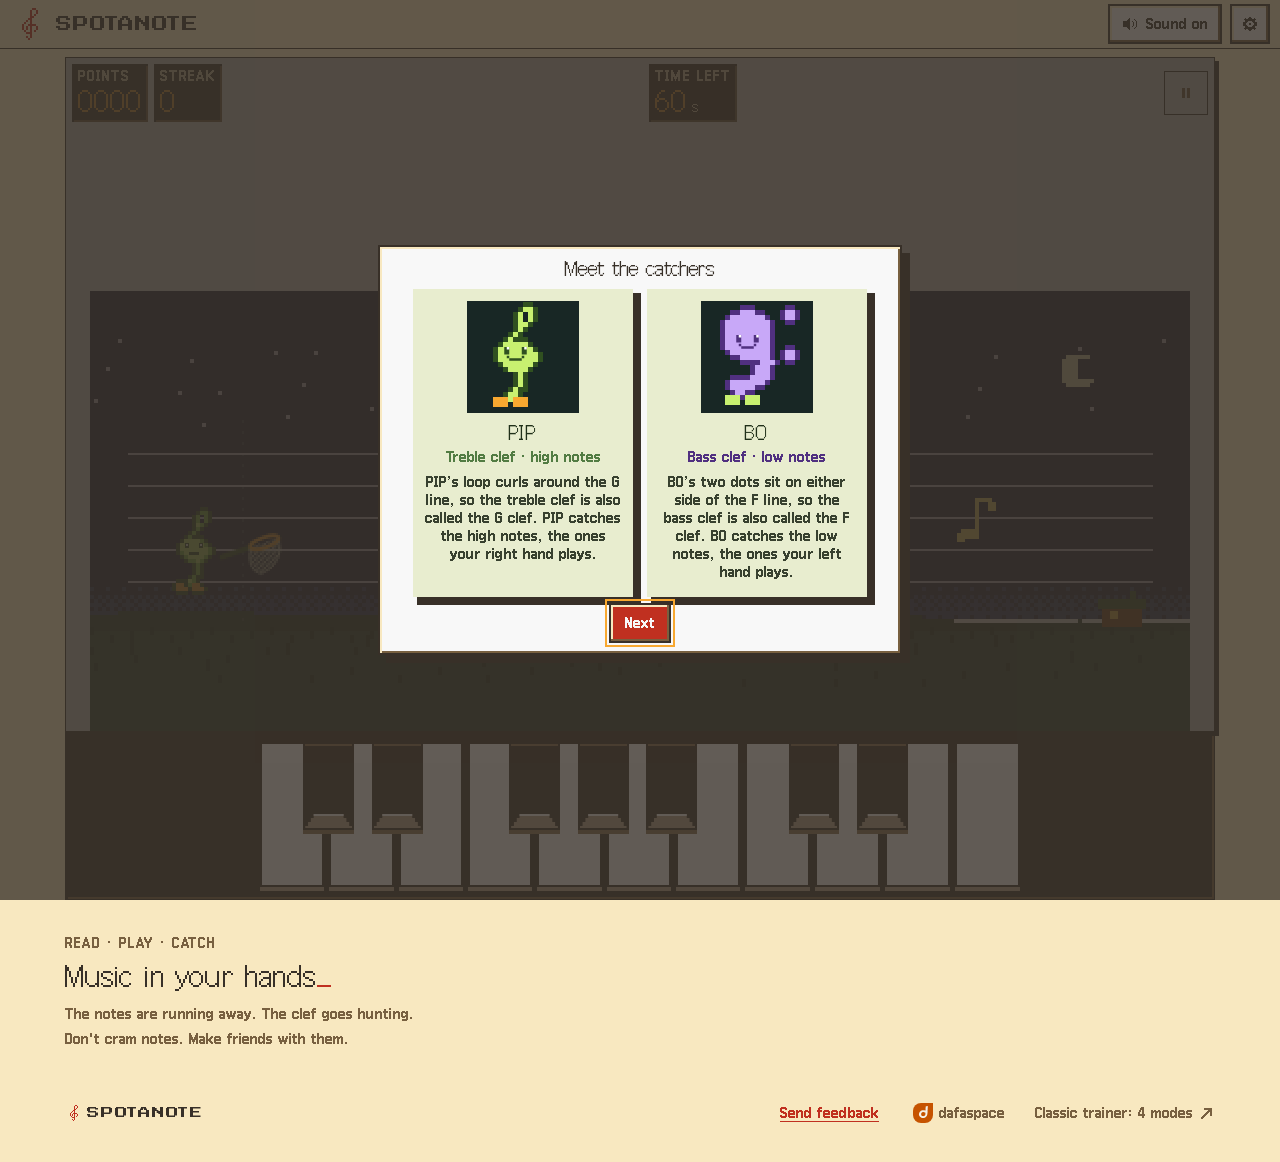
==== commit 34fb1273: "Spotanote 0.1.0 from a321cf0" ====
--- a/index.html
+++ b/index.html
@@ -1,10 +1,10 @@
-<!doctype html><html lang="en"><head><meta charset="utf-8"><meta name="viewport" content="width=device-width,initial-scale=1"><meta name="theme-color" content="#101c1b"><title>Spotanote - a pixel music hunt</title><meta name="description" content="Spotanote is a free 8-bit note reading game: a pixel clef with a butterfly net catches notes as they fly across the staff. Treble and bass clef, piano, MIDI keyboard, 13 languages. Nothing to install."><meta property="og:title" content="Spotanote - a pixel music hunt"><meta property="og:description" content="Spotanote is a free 8-bit note reading game: a pixel clef with a butterfly net catches notes as they fly across the staff. Treble and bass clef, piano, MIDI keyboard, 13 languages. Nothing to install."><meta property="og:url" content="https://spotanote.com/"><meta property="og:type" content="website"><link rel="canonical" href="https://spotanote.com/"><link rel="icon" href="favicon-32.png?v=ea6790b288" sizes="32x32" type="image/png"><link rel="icon" href="icon-192.png?v=2d5dbc2748" sizes="192x192" type="image/png"><link rel="apple-touch-icon" href="apple-touch-icon.png?v=61e0ef1d09"><meta property="og:image" content="https://spotanote.com/icon-512.png"><link rel="stylesheet" href="catcher.css?v=437245ff2b"></head><body><header><a class="brand" href="./" dir="ltr" aria-label="Spotanote"><i data-ic="clef"></i> <span class="logo-word">SPOTANOTE</span></a><nav><button id="statsBtn" class="px" data-i18n="nav_stats">Statistics</button><a class="px" href="trainer.html"><span data-i18n="nav_trainer">Trainer</span><i data-ic="out"></i></a><button id="sound" class="px" aria-pressed="true"><i id="soundIc" data-ic="sound"></i><span id="soundLabel">Sound on</span></button><button id="optionsBtn" class="px icon-only" data-i18n-aria="options" aria-label="Options" aria-haspopup="dialog"><i data-ic="gear"></i></button></nav></header><main>
+<!doctype html><html lang="en"><head><meta charset="utf-8"><meta name="viewport" content="width=device-width,initial-scale=1"><meta name="theme-color" content="#101c1b"><title>Spotanote - a pixel music hunt</title><meta name="description" content="Spotanote is a free 8-bit note reading game: a pixel clef with a butterfly net catches notes as they fly across the staff. Treble and bass clef, piano, MIDI keyboard, 13 languages. Nothing to install."><meta property="og:title" content="Spotanote - a pixel music hunt"><meta property="og:description" content="Spotanote is a free 8-bit note reading game: a pixel clef with a butterfly net catches notes as they fly across the staff. Treble and bass clef, piano, MIDI keyboard, 13 languages. Nothing to install."><meta property="og:url" content="https://spotanote.com/"><meta property="og:type" content="website"><link rel="canonical" href="https://spotanote.com/"><link rel="icon" href="favicon-32.png?v=ea6790b288" sizes="32x32" type="image/png"><link rel="icon" href="icon-192.png?v=2d5dbc2748" sizes="192x192" type="image/png"><link rel="apple-touch-icon" href="apple-touch-icon.png?v=61e0ef1d09"><meta property="og:image" content="https://spotanote.com/icon-512.png"><link rel="stylesheet" href="catcher.css?v=6726710ccf"></head><body><header><a class="brand" href="./" dir="ltr" aria-label="Spotanote"><i data-ic="clef"></i> <span class="logo-word">SPOTANOTE</span></a><nav><button id="statsBtn" class="px" data-i18n="nav_stats">Statistics</button><a class="px" href="trainer.html"><span data-i18n="nav_trainer">Trainer</span><i data-ic="out"></i></a><button id="sound" class="px" aria-pressed="true"><i id="soundIc" data-ic="sound"></i><span id="soundLabel">Sound on</span></button><button id="optionsBtn" class="px icon-only" data-i18n-aria="options" aria-label="Options" aria-haspopup="dialog"><i data-ic="gear"></i></button></nav></header><main>
 <section class="arcade" data-i18n-aria="aria_field" aria-label="Game field"><div class="hud"><div class="well-cell"><small data-i18n="hud_points">POINTS</small><b id="score">0000</b><em id="mult" data-tier="1">×1</em></div><div class="well-cell"><small data-i18n="hud_streak">STREAK</small><b id="combo">0</b></div><div class="well-cell time"><small data-i18n="hud_left">TIME LEFT</small><b id="time">60<span>s</span></b></div><button id="pause" class="px icon-only" disabled data-i18n-aria="aria_pause" aria-label="Pause"><i data-ic="pause"></i></button></div>
-<div class="stage"><canvas id="field" dir="ltr" width="1100" height="360" data-i18n-aria="aria_canvas" aria-label="Notes move right to left across the staff. Use the piano keys below the field."></canvas><div id="overlay"><div class="dlg"><h2 id="overlayTitle">Ready. Steady. Catch!</h2><div id="resultCells" class="res-cells" hidden></div><p id="overlayText">See a note, press it on the piano.</p><button id="start" class="px primary"><i data-ic="play"></i><span id="startLabel">Start game</span></button><button id="nextBtn" class="px" hidden><span id="nextLabel">Next</span><i data-ic="play"></i></button><button id="modeBtn" class="px mode" aria-haspopup="dialog"><span id="modeSummary">01 Easy · Treble · 3</span><span class="chev" aria-hidden="true"></span></button><button id="overStats" class="px" hidden data-i18n="nav_stats">Statistics</button><button id="restartBtn" class="px" hidden data-i18n="new_round">New round</button><button id="pauseOptions" class="px" hidden data-i18n="options">Options</button><a class="feedback px quiet" id="feedbackRound" href="mailto:hello@dafaspace.com" hidden data-i18n="feedback_round">Send feedback on this round</a><small id="overlayHint">60 seconds · 8-bit sound · Nothing to install</small></div></div><span class="scene-message" id="message" aria-live="polite" data-i18n="msg_first">Your first catch is close</span></div>
+<div class="stage"><canvas id="field" dir="ltr" width="1100" height="360" data-i18n-aria="aria_canvas" aria-label="Notes move right to left across the staff. Use the piano keys below the field."></canvas><div id="overlay"><div class="dlg"><h2 id="overlayTitle">Ready. Steady. Catch!</h2><div id="resultCells" class="res-cells" hidden></div><p id="overlayText">See a note, press it on the piano.</p><button id="start" class="px primary"><i data-ic="play"></i><span id="startLabel">Start game</span></button><button id="nextBtn" class="px" hidden><span id="nextLabel">Next</span><i data-ic="play"></i></button><button id="forkBtn" class="px" hidden><span id="forkLabel">Meet BO</span><i data-ic="play"></i></button><button id="modeBtn" class="px mode" aria-haspopup="dialog"><span id="modeSummary">01 Easy · Treble · 3</span><span class="chev" aria-hidden="true"></span></button><button id="overStats" class="px" hidden data-i18n="nav_stats">Statistics</button><button id="restartBtn" class="px" hidden data-i18n="new_round">New round</button><button id="pauseOptions" class="px" hidden data-i18n="options">Options</button><a class="feedback px quiet" id="feedbackRound" href="mailto:hello@dafaspace.com" hidden data-i18n="feedback_round">Send feedback on this round</a><small id="overlayHint">60 seconds · 8-bit sound · Nothing to install</small></div></div><span class="scene-message" id="message" aria-live="polite" data-i18n="msg_first">Your first catch is close</span></div>
 <div class="field-footer"><span><span id="levelDesc">C4 G4 C5</span></span></div></section>
 <section class="instrument"><div class="instrument-top"><span class="legend"><span class="keyboard-tip" id="keyTip"></span></span></div><div id="piano" dir="ltr" data-i18n-aria="aria_piano" aria-label="Piano keyboard"></div></section>
 
 <section class="about"><p class="eyebrow" data-i18n="eyebrow">READ · PLAY · CATCH</p><h1><span data-i18n="h1">Music in your hands</span><span class="cursor">_</span></h1><p data-i18n="lead">The notes are running away. The clef goes hunting.</p><p data-i18n="footer_tag">Don't cram notes. Make friends with them.</p></section>
 <footer><span dir="ltr"><i data-ic="clef"></i> <span class="logo-word">SPOTANOTE</span></span><a class="feedback" href="mailto:hello@dafaspace.com" data-i18n="feedback">Send feedback</a><a class="maker" href="https://dafaspace.com" rel="noopener"><img src="dafaspace-mark.svg?v=88e38597bd" width="20" height="20" alt=""><span>dafaspace</span></a><a href="trainer.html"><span data-i18n="footer_trainer">Classic trainer: 4 modes</span><i data-ic="out"></i></a></footer>
-<div id="options" class="sheet" hidden><div class="sheet-card" role="dialog" aria-modal="true" aria-labelledby="optionsTitle"><div class="sheet-head"><h2 id="optionsTitle" data-i18n="options">Options</h2><button id="closeOptions" class="px icon-only" data-i18n-aria="close" aria-label="Close"><i data-ic="close"></i></button></div><h3 class="sheet-cap" data-i18n="what_to_play">What to play</h3><div id="modePanel" class="mode-panel" role="group" data-i18n-aria="what_to_play" aria-label="What to play"><div class="level-select" role="group" data-i18n-aria="aria_level" aria-label="Difficulty"><button class="px active" data-level="0" data-i18n="lvl0">01 Easy</button><button class="px" data-level="1" data-i18n="lvl1">02 Medium</button><button class="px" data-level="2" data-i18n="lvl2">03 Hard</button></div><div class="level-select clef-select" role="group" data-i18n-aria="aria_clef" aria-label="Clef"><button class="px active" data-clef="treble" data-i18n="clef_treble">Treble</button><button class="px" data-clef="bass" data-i18n="clef_bass">Bass</button></div><div class="level-select stage-select" role="group" data-i18n-aria="stage_cap" aria-label="Notes"><span class="group-cap" data-i18n="stage_cap">Notes</span><button class="px" data-stage="0">3</button><button class="px" data-stage="1">5</button><button class="px" data-stage="2">8</button><button class="px" data-stage="3">11</button><button class="px" data-stage="4" data-i18n="stage_weak">Weak</button></div><label class="field-label"><span data-i18n="piece_label">Melody</span><select id="pieceSel"></select></label></div><p class="sheet-note" data-i18n="options_note">Changes apply at once.</p><div class="sheet-grid"><label class="field-label"><span data-i18n="lang_label">Language</span><select id="langSel"></select></label><label class="field-label"><span data-i18n="notes_label">Note names</span><select id="notesSel"></select></label><label class="field-label"><span data-i18n="theme_label">Theme</span><select id="themeSel"></select></label><label class="field-label"><span data-i18n="sound_style">Sound</span><select id="styleSel"></select></label><label class="field-label"><span data-i18n="drums">Drums</span><select id="drumsSel"></select></label><label class="field-label"><span class="vol-cap"><span data-i18n="drums_vol">Drums volume</span><b id="drumsVolVal" aria-hidden="true">5</b></span><input id="drumsVol" class="vol" type="range" min="0" max="10" step="1" value="5"></label></div><div class="sheet-row"><button id="namesBtn" class="switch" role="switch" aria-checked="false"><span class="sw" aria-hidden="true"></span><span data-i18n="names_keys">Names on keys</span></button><button id="lettersBtn" class="switch" role="switch" aria-checked="false"><span class="sw" aria-hidden="true"></span><span data-i18n="key_letters">Key letters</span></button><button id="vibeBtn" class="switch" role="switch" aria-checked="true" hidden><span class="sw" aria-hidden="true"></span><span data-i18n="vibration">Vibration</span></button><button id="answerBtn" class="switch" role="switch" aria-checked="true"><span class="sw" aria-hidden="true"></span><span data-i18n="answer_sound">Right note after a mistake</span></button><button id="accompBtn" class="switch" role="switch" aria-checked="true"><span class="sw" aria-hidden="true"></span><span data-i18n="accomp">Melody accompaniment</span></button></div><div class="sheet-row sheet-links"><button id="sheetStats" class="px" data-i18n="nav_stats">Statistics</button><button id="tourAgain" class="px" data-i18n="tour_again">Show tips again</button><a class="px" href="trainer.html"><span data-i18n="nav_trainer">Trainer</span><i data-ic="out"></i></a></div><button id="midiBtn" class="px" hidden data-i18n="midi_connect">Connect MIDI keyboard</button><div class="sheet-keys"><h3 data-i18n="keyboard">Keyboard</h3><span id="keysHelp">↑ ↓ - choose pitch · Space - swing · Esc - pause</span></div></div></div>
-<div id="stats" class="sheet" hidden><div id="statsPanel" class="sheet-card" role="dialog" aria-modal="true" aria-labelledby="statsTitle"><div class="stats-head sheet-head"><div><p class="eyebrow" data-i18n="stats_eyebrow">YOUR MUSIC TRAIL</p><h2 id="statsTitle" data-i18n="stats_h">What landed in the net</h2></div><button id="closeStats" class="px"><span data-i18n="close">Close</span><i data-ic="close"></i></button></div><div id="totals"></div><div id="statRows"></div><p class="stat-note" data-i18n="stats_note">Note accuracy = caught / (caught + wrong presses + missed). A wrong press counts against the nearest flying note. Data is stored in this browser.</p><button id="resetStats" class="px" data-i18n="reset">Reset game statistics</button></div></div></main><script src="i18n.js?v=9c7d3ea40b"></script><script src="themes.js?v=4bda4a9b35"></script><script src="icons.js?v=b9b70e81aa"></script><script src="sound.js?v=4ace753041"></script><script src="drums.js?v=2f48f5da6f"></script><script src="music.js?v=d1f9d01af2"></script><script src="press.js?v=cfa305d181"></script><script src="pxselect.js?v=b3a0856ee3"></script><script src="catcher.js?v=196529897e"></script><script src="tour.js?v=94d412afa2"></script></body></html>
+<div id="options" class="sheet" hidden><div class="sheet-card" role="dialog" aria-modal="true" aria-labelledby="optionsTitle"><div class="sheet-head"><h2 id="optionsTitle" data-i18n="options">Options</h2><button id="closeOptions" class="px icon-only" data-i18n-aria="close" aria-label="Close"><i data-ic="close"></i></button></div><h3 class="sheet-cap" data-i18n="what_to_play">What to play</h3><div id="modePanel" class="mode-panel" role="group" data-i18n-aria="what_to_play" aria-label="What to play"><div class="level-select" role="group" data-i18n-aria="aria_level" aria-label="Difficulty"><button class="px active" data-level="0" data-i18n="lvl0">01 Easy</button><button class="px" data-level="1" data-i18n="lvl1">02 Medium</button><button class="px" data-level="2" data-i18n="lvl2">03 Hard</button></div><div class="level-select clef-select" role="group" data-i18n-aria="aria_clef" aria-label="Clef"><button class="px active" data-clef="treble" data-i18n="clef_treble">Treble</button><button class="px" data-clef="bass" data-i18n="clef_bass">Bass</button></div><div class="level-select stage-select" role="group" data-i18n-aria="stage_cap" aria-label="Notes"><span class="group-cap" data-i18n="stage_cap">Notes</span><button class="px" data-stage="0">3</button><button class="px" data-stage="1">5</button><button class="px" data-stage="2">8</button><button class="px" data-stage="3">11</button><button class="px" data-stage="4" data-i18n="stage_weak">Weak</button></div><label class="field-label"><span data-i18n="piece_label">Melody</span><select id="pieceSel"></select></label></div><h3 class="sheet-cap" data-i18n="grid_cap">Your marks</h3><div id="cellGrid" class="cell-grid"></div><button id="resetMarks" class="px quiet" type="button" data-i18n="grid_reset">Reset marks</button><p class="sheet-note" data-i18n="options_note">Changes apply at once.</p><div class="sheet-grid"><label class="field-label"><span data-i18n="lang_label">Language</span><select id="langSel"></select></label><label class="field-label"><span data-i18n="notes_label">Note names</span><select id="notesSel"></select></label><label class="field-label"><span data-i18n="theme_label">Theme</span><select id="themeSel"></select></label><label class="field-label"><span data-i18n="sound_style">Sound</span><select id="styleSel"></select></label><label class="field-label"><span data-i18n="drums">Drums</span><select id="drumsSel"></select></label><label class="field-label"><span class="vol-cap"><span data-i18n="drums_vol">Drums volume</span><b id="drumsVolVal" aria-hidden="true">5</b></span><input id="drumsVol" class="vol" type="range" min="0" max="10" step="1" value="5"></label></div><div class="sheet-row"><button id="namesBtn" class="switch" role="switch" aria-checked="false"><span class="sw" aria-hidden="true"></span><span data-i18n="names_keys">Names on keys</span></button><button id="lettersBtn" class="switch" role="switch" aria-checked="false"><span class="sw" aria-hidden="true"></span><span data-i18n="key_letters">Key letters</span></button><button id="vibeBtn" class="switch" role="switch" aria-checked="true" hidden><span class="sw" aria-hidden="true"></span><span data-i18n="vibration">Vibration</span></button><button id="answerBtn" class="switch" role="switch" aria-checked="true"><span class="sw" aria-hidden="true"></span><span data-i18n="answer_sound">Right note after a mistake</span></button><button id="accompBtn" class="switch" role="switch" aria-checked="true"><span class="sw" aria-hidden="true"></span><span data-i18n="accomp">Melody accompaniment</span></button></div><div class="sheet-row sheet-links"><button id="sheetStats" class="px" data-i18n="nav_stats">Statistics</button><button id="tourAgain" class="px" data-i18n="tour_again">Show tips again</button><a class="px" href="trainer.html"><span data-i18n="nav_trainer">Trainer</span><i data-ic="out"></i></a></div><button id="midiBtn" class="px" hidden data-i18n="midi_connect">Connect MIDI keyboard</button><div class="sheet-keys"><h3 data-i18n="keyboard">Keyboard</h3><span id="keysHelp">↑ ↓ - choose pitch · Space - swing · Esc - pause</span></div></div></div>
+<div id="stats" class="sheet" hidden><div id="statsPanel" class="sheet-card" role="dialog" aria-modal="true" aria-labelledby="statsTitle"><div class="stats-head sheet-head"><div><p class="eyebrow" data-i18n="stats_eyebrow">YOUR MUSIC TRAIL</p><h2 id="statsTitle" data-i18n="stats_h">What landed in the net</h2></div><button id="closeStats" class="px"><span data-i18n="close">Close</span><i data-ic="close"></i></button></div><div id="totals"></div><div id="statRows"></div><p class="stat-note" data-i18n="stats_note">Note accuracy = caught / (caught + wrong presses + missed). A wrong press counts against the nearest flying note. Data is stored in this browser.</p><button id="resetStats" class="px" data-i18n="reset">Reset game statistics</button></div></div></main><script src="i18n.js?v=d79555691e"></script><script src="themes.js?v=4bda4a9b35"></script><script src="icons.js?v=b9b70e81aa"></script><script src="sound.js?v=4ace753041"></script><script src="drums.js?v=2f48f5da6f"></script><script src="music.js?v=d1f9d01af2"></script><script src="press.js?v=cfa305d181"></script><script src="pxselect.js?v=b3a0856ee3"></script><script src="rewards.js?v=6440434d62"></script><script src="catcher.js?v=cf78ba0efd"></script><script src="tour.js?v=978eadb831"></script></body></html>
--- a/catcher.css
+++ b/catcher.css
@@ -169,7 +169,7 @@
 .dlg h2,#overlayTitle{font:16px/1.5 var(--display);margin:0;color:inherit}
 .dlg p,#overlayText{margin:0;line-height:1.7;color:inherit;font-size:12px}
 /* Results use the very cell of the HUD wells, so a stat looks the same in play and after it (Tastebook). */
-.res-cells{display:grid;grid-template-columns:repeat(4,minmax(0,1fr));gap:8px;width:100%}.res-cells[hidden]{display:none}
+.res-cells{display:grid;grid-template-columns:repeat(3,minmax(0,1fr));gap:8px;width:100%}.res-cells[hidden]{display:none}
 .res{background:var(--well-deep);color:var(--well-ink);padding:8px 6px;text-align:center;box-shadow:inset 2px 2px 0 var(--well-shadow),inset -2px -2px 0 var(--well-light)}
 .res small{display:block;font-size:12px;margin-bottom:4px}.res b{font:16px var(--display);color:var(--well-val)}.res.hi{box-shadow:0 0 0 2px var(--well-val)}
 .res-best{grid-column:1/-1;text-align:center;color:var(--lime);font:12px var(--display);margin:2px 0 0}
@@ -179,7 +179,7 @@
 /* NES and 1-bit: the black text box with a white line one unit in from the edge (the Dragon Quest style window); cells get a white outline to stand off the black. */
 [data-theme="nes"] .dlg,[data-theme="onebit"] .dlg{background:var(--well-deep);color:var(--well-ink);box-shadow:0 0 0 2px var(--well-deep),inset 0 0 0 4px var(--well-deep),inset 0 0 0 6px var(--well-ink),8px 8px 0 2px var(--outline)}
 [data-theme="nes"] .res,[data-theme="onebit"] .res{box-shadow:0 0 0 2px var(--well-ink)}
-@media(max-width:800px){.res-cells{grid-template-columns:repeat(2,minmax(0,1fr))}.dlg{padding:16px}}
+@media(max-width:800px){.res-cells{gap:6px}.dlg{padding:16px}}
 /* The piano sits on a dark keybed, like a real instrument's case, so the white keys never blend into a light panel. */
 .instrument{background:var(--well-deep);box-shadow:inset 2px 2px 0 var(--well-shadow),inset -2px -2px 0 var(--well-light)}
 .instrument .legend .keyboard-tip{box-shadow:0 0 0 2px var(--well-ink)}
@@ -265,3 +265,26 @@
 .tour-foot{display:flex;align-items:center;gap:8px}.tour-step{flex:1;opacity:.7}
 .names-hint{flex-direction:row;position:fixed;left:50%;transform:translateX(-50%);z-index:40;display:flex;align-items:center;flex-wrap:wrap;justify-content:center;gap:8px;max-width:calc(100% - 32px);max-height:none;padding:12px 16px}
 .names-hint[hidden],.tour[hidden]{display:none}
+
+/* Rewards v1 (28 Nov 2026): the round's marks under the number cells, the grid of cells in Options, the hero cards of the first visit. Glyph colours are fixed pixel art, like the heroes' sprites. */
+.rw-mark{position:relative;display:inline-block;flex:none}.rw-mark .rw-g{display:block;width:100%;height:100%}.rw-zap{position:absolute;inset-inline-end:-30%;bottom:-12%;filter:drop-shadow(1px 1px 0 var(--outline))}
+.rw-g,.rw-zap{image-rendering:pixelated}
+.rw-row{grid-column:1/-1;display:grid;grid-template-columns:repeat(2,minmax(0,1fr));gap:8px;margin-top:2px}
+.rw-item{display:flex;align-items:center;gap:10px;text-align:start;background:var(--well-deep);color:var(--well-ink);padding:8px 10px;box-shadow:inset 2px 2px 0 var(--well-shadow),inset -2px -2px 0 var(--well-light)}
+.rw-item>svg{flex:none}.rw-item b{display:block;font:12px var(--display);color:var(--well-val);line-height:1.4}.rw-item small{display:block;font-size:12px;line-height:1.5;color:var(--well-ink)}
+.rw-item.new{box-shadow:0 0 0 2px var(--orange)}
+@media(max-width:560px){.rw-row{grid-template-columns:1fr}}
+.cell-grid{margin-bottom:6px}.rw-grid{display:grid;grid-template-columns:auto repeat(4,minmax(44px,1fr));gap:4px;align-items:center}
+.rw-col{text-align:center;font:12px var(--display);color:var(--muted)}.rw-lvl{font-size:12px;color:var(--muted);padding-inline-end:6px;white-space:nowrap}
+.rw-cell{min-height:56px;display:flex;align-items:center;justify-content:center;background:var(--well);border:0;padding:0;padding-inline-end:10px;box-shadow:inset 0 0 0 2px var(--line)}
+.rw-cell.empty .rw-mark{opacity:.8}.rw-cell.here{box-shadow:inset 0 0 0 2px var(--lime)}
+.rw-cell.gold{background:#3a2c12;box-shadow:inset 0 0 0 2px #f7b36b,inset 0 0 0 4px #3a2c12,inset 0 0 0 6px #9a5a1a}.rw-cell.gold.here{box-shadow:inset 0 0 0 2px var(--lime),inset 0 0 0 4px #3a2c12,inset 0 0 0 6px #f7b36b}
+.rw-legend{font-size:12px;line-height:1.6;color:var(--muted);margin:8px 0 0}
+#resetMarks{min-height:44px;font-size:12px;color:var(--muted);background:none;border:0;padding:0;text-decoration:underline;text-underline-offset:3px;box-shadow:none}
+.heroes-intro{position:fixed;inset:0;z-index:40;display:flex;align-items:center;justify-content:center;background:var(--veil);padding:16px;overflow:auto}
+.heroes-card{max-width:520px;width:100%;display:flex;flex-direction:column;align-items:center;gap:14px;text-align:center}.heroes-card h2{font:16px var(--display);margin:0}
+.heroes{display:flex;gap:14px;justify-content:center;flex-wrap:wrap}
+.polaroid{margin:0;background:#e8edcf;color:#203019;width:220px;padding:12px 12px 16px;box-shadow:6px 6px 0 2px var(--outline);display:flex;flex-direction:column;align-items:center;gap:6px}
+.polaroid canvas{width:112px;height:112px;image-rendering:pixelated;background:#182725}.polaroid figcaption{display:flex;flex-direction:column;align-items:center;gap:4px}
+.polaroid b{font:16px var(--display);letter-spacing:.1em;margin-top:4px}.polaroid .role{font-size:12px;color:#527c43}.polaroid.bo .role{color:#503080}.polaroid p{margin:4px 0 0;font-size:12px;line-height:1.5;color:#38412f}
+@media(max-width:520px){.heroes{flex-wrap:nowrap}.polaroid{width:auto;flex:1;padding:8px 8px 12px}.polaroid canvas{width:80px;height:80px}}
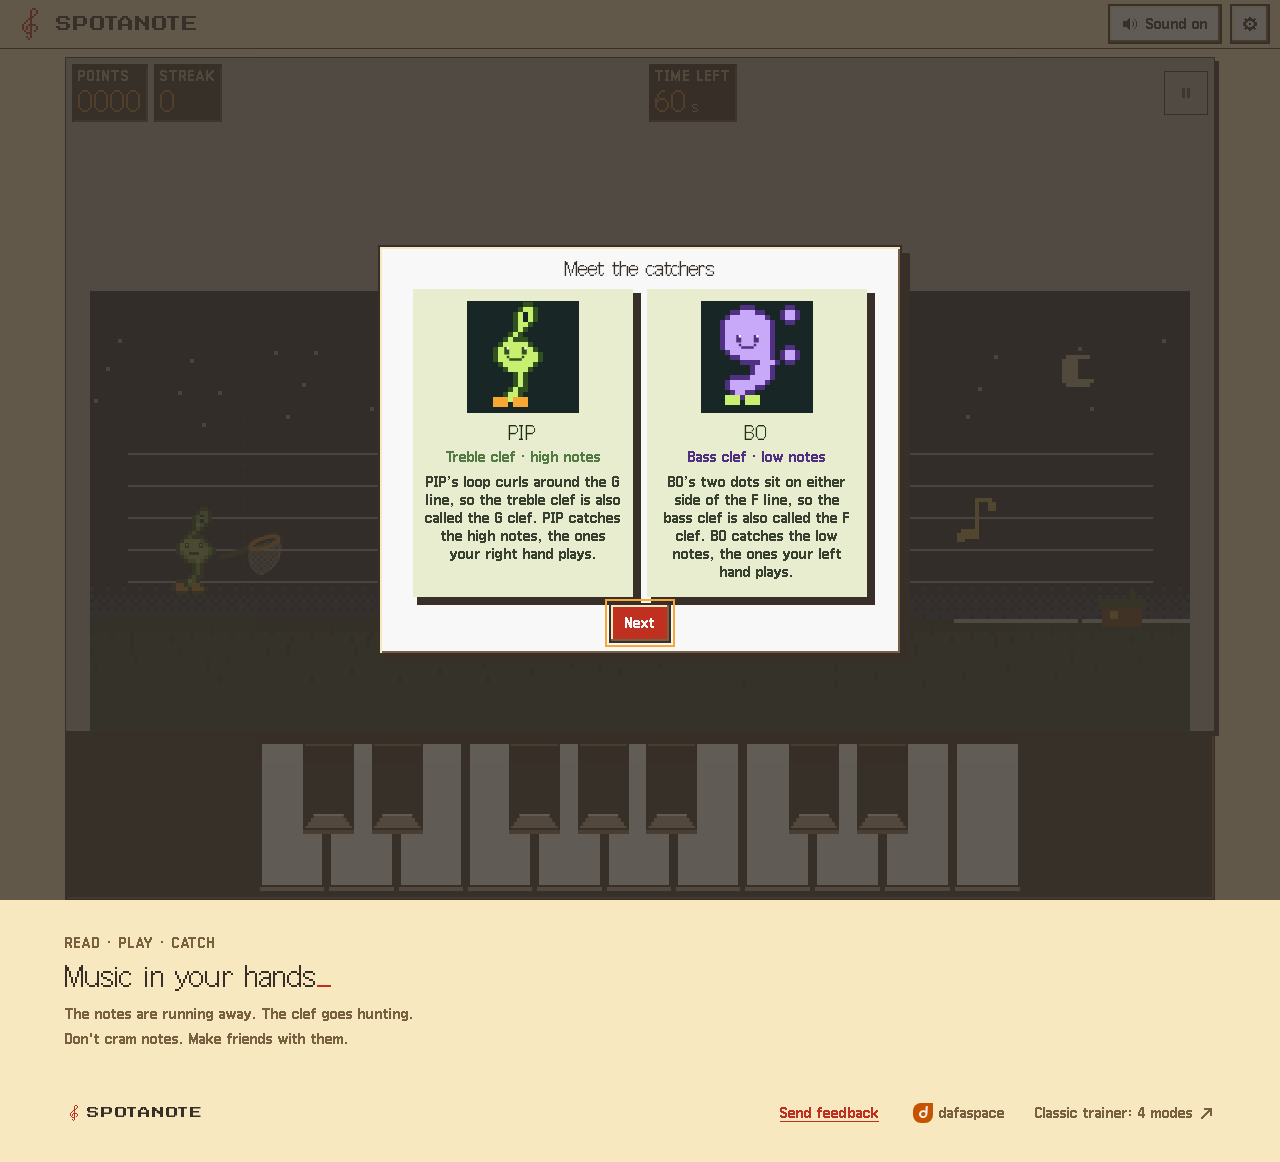
==== commit f4cad9ee: "Spotanote 0.1.0 from 9880efe" ====
--- a/index.html
+++ b/index.html
@@ -1,4 +1,4 @@
-<!doctype html><html lang="en"><head><meta charset="utf-8"><meta name="viewport" content="width=device-width,initial-scale=1"><meta name="theme-color" content="#101c1b"><title>Spotanote - a pixel music hunt</title><meta name="description" content="Spotanote is a free 8-bit note reading game: a pixel clef with a butterfly net catches notes as they fly across the staff. Treble and bass clef, piano, MIDI keyboard, 13 languages. Nothing to install."><meta property="og:title" content="Spotanote - a pixel music hunt"><meta property="og:description" content="Spotanote is a free 8-bit note reading game: a pixel clef with a butterfly net catches notes as they fly across the staff. Treble and bass clef, piano, MIDI keyboard, 13 languages. Nothing to install."><meta property="og:url" content="https://spotanote.com/"><meta property="og:type" content="website"><link rel="canonical" href="https://spotanote.com/"><link rel="icon" href="favicon-32.png?v=ea6790b288" sizes="32x32" type="image/png"><link rel="icon" href="icon-192.png?v=2d5dbc2748" sizes="192x192" type="image/png"><link rel="apple-touch-icon" href="apple-touch-icon.png?v=61e0ef1d09"><meta property="og:image" content="https://spotanote.com/icon-512.png"><link rel="stylesheet" href="catcher.css?v=6726710ccf"></head><body><header><a class="brand" href="./" dir="ltr" aria-label="Spotanote"><i data-ic="clef"></i> <span class="logo-word">SPOTANOTE</span></a><nav><button id="statsBtn" class="px" data-i18n="nav_stats">Statistics</button><a class="px" href="trainer.html"><span data-i18n="nav_trainer">Trainer</span><i data-ic="out"></i></a><button id="sound" class="px" aria-pressed="true"><i id="soundIc" data-ic="sound"></i><span id="soundLabel">Sound on</span></button><button id="optionsBtn" class="px icon-only" data-i18n-aria="options" aria-label="Options" aria-haspopup="dialog"><i data-ic="gear"></i></button></nav></header><main>
+<!doctype html><html lang="en"><head><meta charset="utf-8"><meta name="viewport" content="width=device-width,initial-scale=1"><meta name="theme-color" content="#101c1b"><title>Spotanote - a pixel music hunt</title><meta name="description" content="Spotanote is a free 8-bit note reading game: a pixel clef with a butterfly net catches notes as they fly across the staff. Treble and bass clef, piano, MIDI keyboard, 13 languages. Nothing to install."><meta property="og:title" content="Spotanote - a pixel music hunt"><meta property="og:description" content="Spotanote is a free 8-bit note reading game: a pixel clef with a butterfly net catches notes as they fly across the staff. Treble and bass clef, piano, MIDI keyboard, 13 languages. Nothing to install."><meta property="og:url" content="https://spotanote.com/"><meta property="og:type" content="website"><link rel="canonical" href="https://spotanote.com/"><link rel="icon" href="favicon-32.png?v=ea6790b288" sizes="32x32" type="image/png"><link rel="icon" href="icon-192.png?v=2d5dbc2748" sizes="192x192" type="image/png"><link rel="apple-touch-icon" href="apple-touch-icon.png?v=61e0ef1d09"><meta property="og:image" content="https://spotanote.com/icon-512.png"><link rel="stylesheet" href="catcher.css?v=135050b2ad"></head><body><header><a class="brand" href="./" dir="ltr" aria-label="Spotanote"><i data-ic="clef"></i> <span class="logo-word">SPOTANOTE</span></a><nav><button id="statsBtn" class="px" data-i18n="nav_stats">Statistics</button><a class="px" href="trainer.html"><span data-i18n="nav_trainer">Trainer</span><i data-ic="out"></i></a><button id="sound" class="px" aria-pressed="true"><i id="soundIc" data-ic="sound"></i><span id="soundLabel">Sound on</span></button><button id="optionsBtn" class="px icon-only" data-i18n-aria="options" aria-label="Options" aria-haspopup="dialog"><i data-ic="gear"></i></button></nav></header><main>
 <section class="arcade" data-i18n-aria="aria_field" aria-label="Game field"><div class="hud"><div class="well-cell"><small data-i18n="hud_points">POINTS</small><b id="score">0000</b><em id="mult" data-tier="1">×1</em></div><div class="well-cell"><small data-i18n="hud_streak">STREAK</small><b id="combo">0</b></div><div class="well-cell time"><small data-i18n="hud_left">TIME LEFT</small><b id="time">60<span>s</span></b></div><button id="pause" class="px icon-only" disabled data-i18n-aria="aria_pause" aria-label="Pause"><i data-ic="pause"></i></button></div>
 <div class="stage"><canvas id="field" dir="ltr" width="1100" height="360" data-i18n-aria="aria_canvas" aria-label="Notes move right to left across the staff. Use the piano keys below the field."></canvas><div id="overlay"><div class="dlg"><h2 id="overlayTitle">Ready. Steady. Catch!</h2><div id="resultCells" class="res-cells" hidden></div><p id="overlayText">See a note, press it on the piano.</p><button id="start" class="px primary"><i data-ic="play"></i><span id="startLabel">Start game</span></button><button id="nextBtn" class="px" hidden><span id="nextLabel">Next</span><i data-ic="play"></i></button><button id="forkBtn" class="px" hidden><span id="forkLabel">Meet BO</span><i data-ic="play"></i></button><button id="modeBtn" class="px mode" aria-haspopup="dialog"><span id="modeSummary">01 Easy · Treble · 3</span><span class="chev" aria-hidden="true"></span></button><button id="overStats" class="px" hidden data-i18n="nav_stats">Statistics</button><button id="restartBtn" class="px" hidden data-i18n="new_round">New round</button><button id="pauseOptions" class="px" hidden data-i18n="options">Options</button><a class="feedback px quiet" id="feedbackRound" href="mailto:hello@dafaspace.com" hidden data-i18n="feedback_round">Send feedback on this round</a><small id="overlayHint">60 seconds · 8-bit sound · Nothing to install</small></div></div><span class="scene-message" id="message" aria-live="polite" data-i18n="msg_first">Your first catch is close</span></div>
 <div class="field-footer"><span><span id="levelDesc">C4 G4 C5</span></span></div></section>
--- a/catcher.css
+++ b/catcher.css
@@ -1,4 +1,4 @@
-@import url('fonts/fonts.css?v=624dc63239');
+@import url('fonts/fonts.css?v=6b72c53b5e');
 :root{
   /* Spotanote's palette: the single source for every colour in the HTML interface (the canvas art keeps its own in catcher.js). Contrast on --bg measured by _Tastebook, 3 Nov 2026: text 14.5:1, muted 6.2:1, lime 14.1:1, orange 9.7:1. */
   --bg:#101c1b;--panel:#182725;--panel-2:#1c2b26;--well:#15221f;--raised:#2a3b30;--track:#2c4031;
